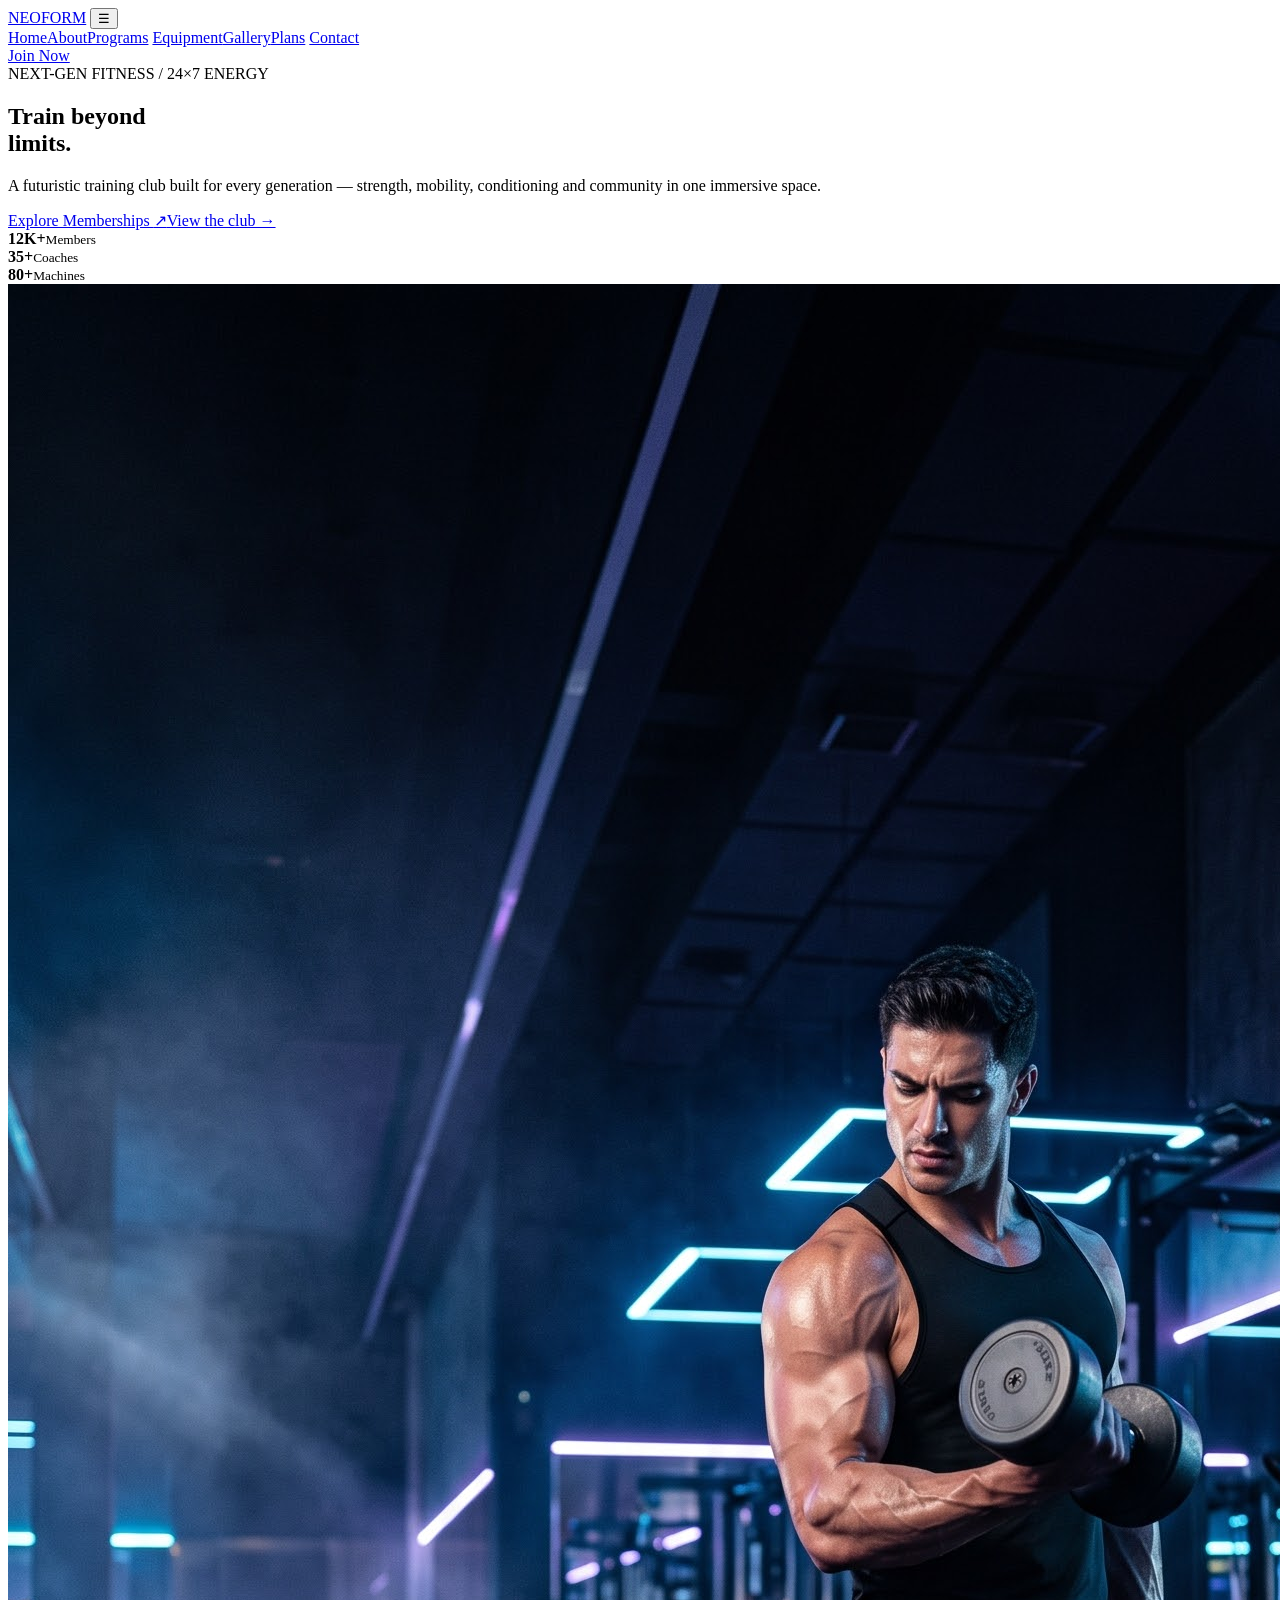
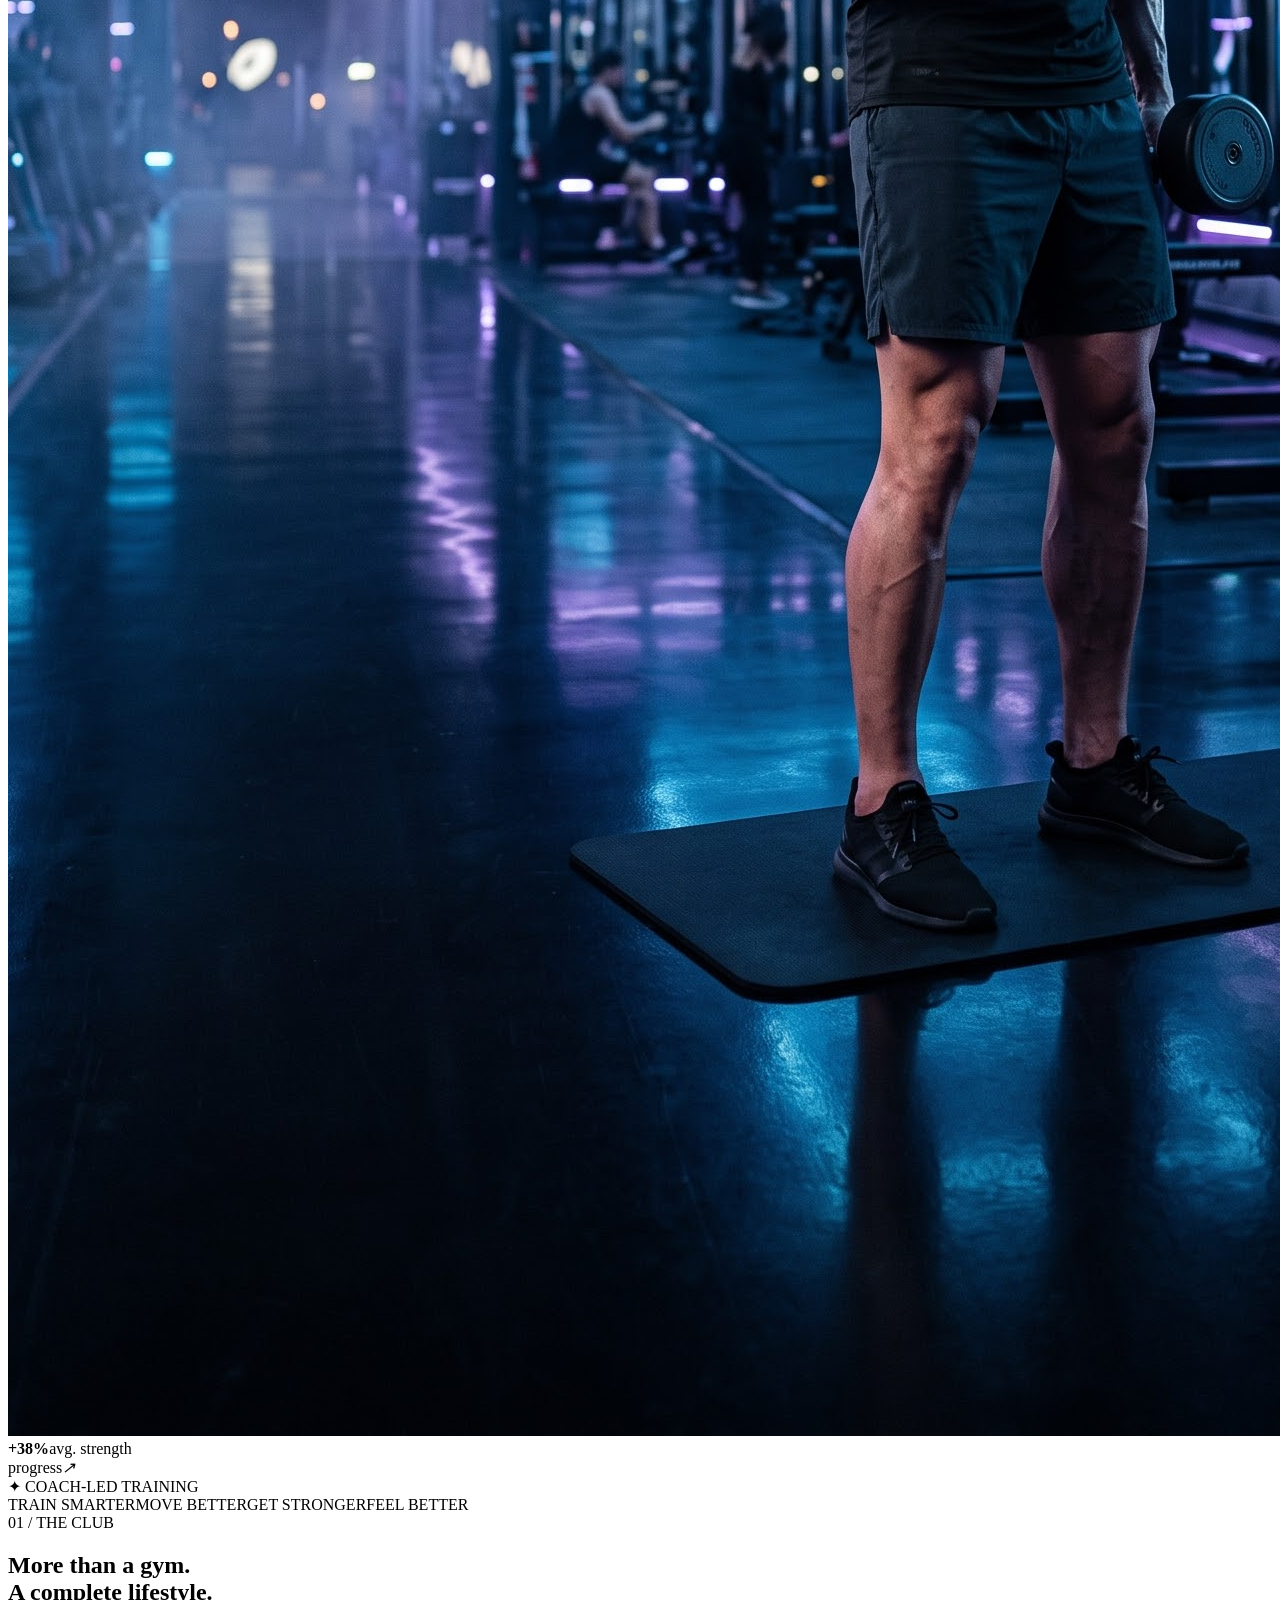
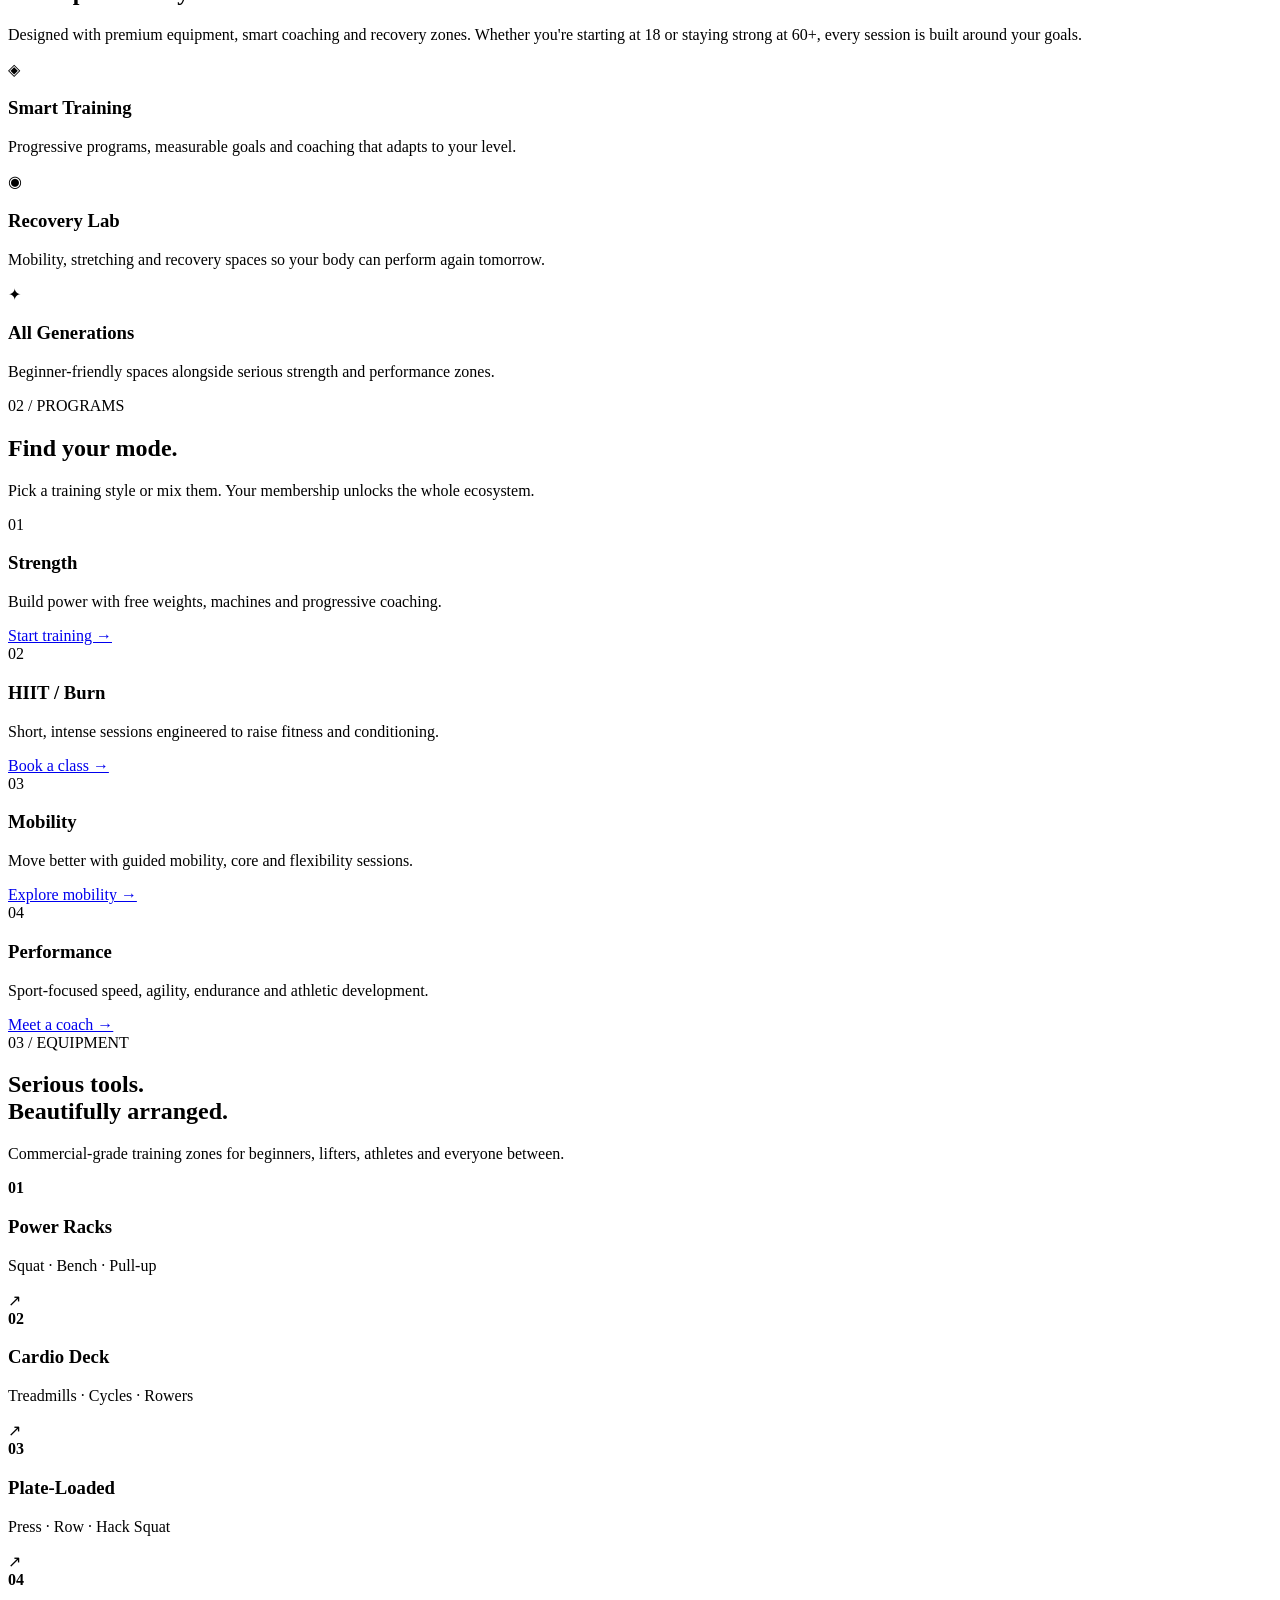
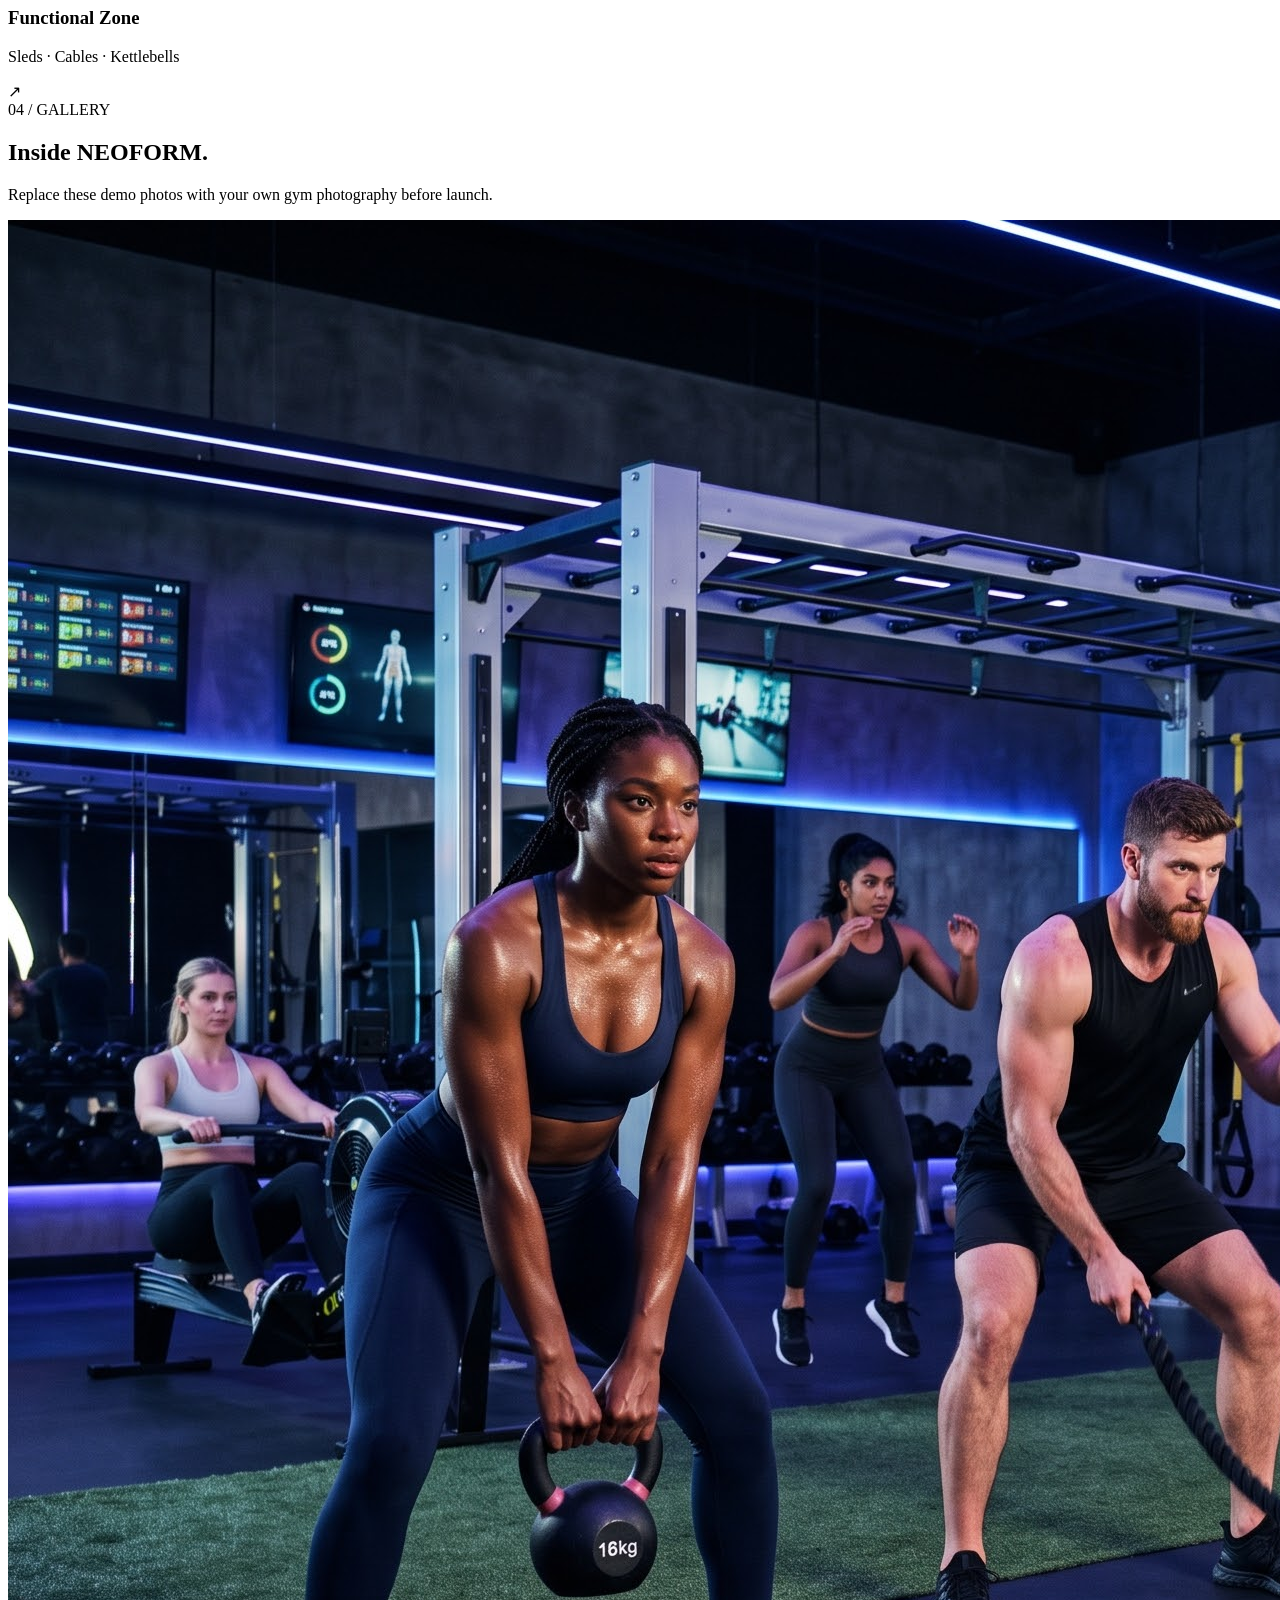
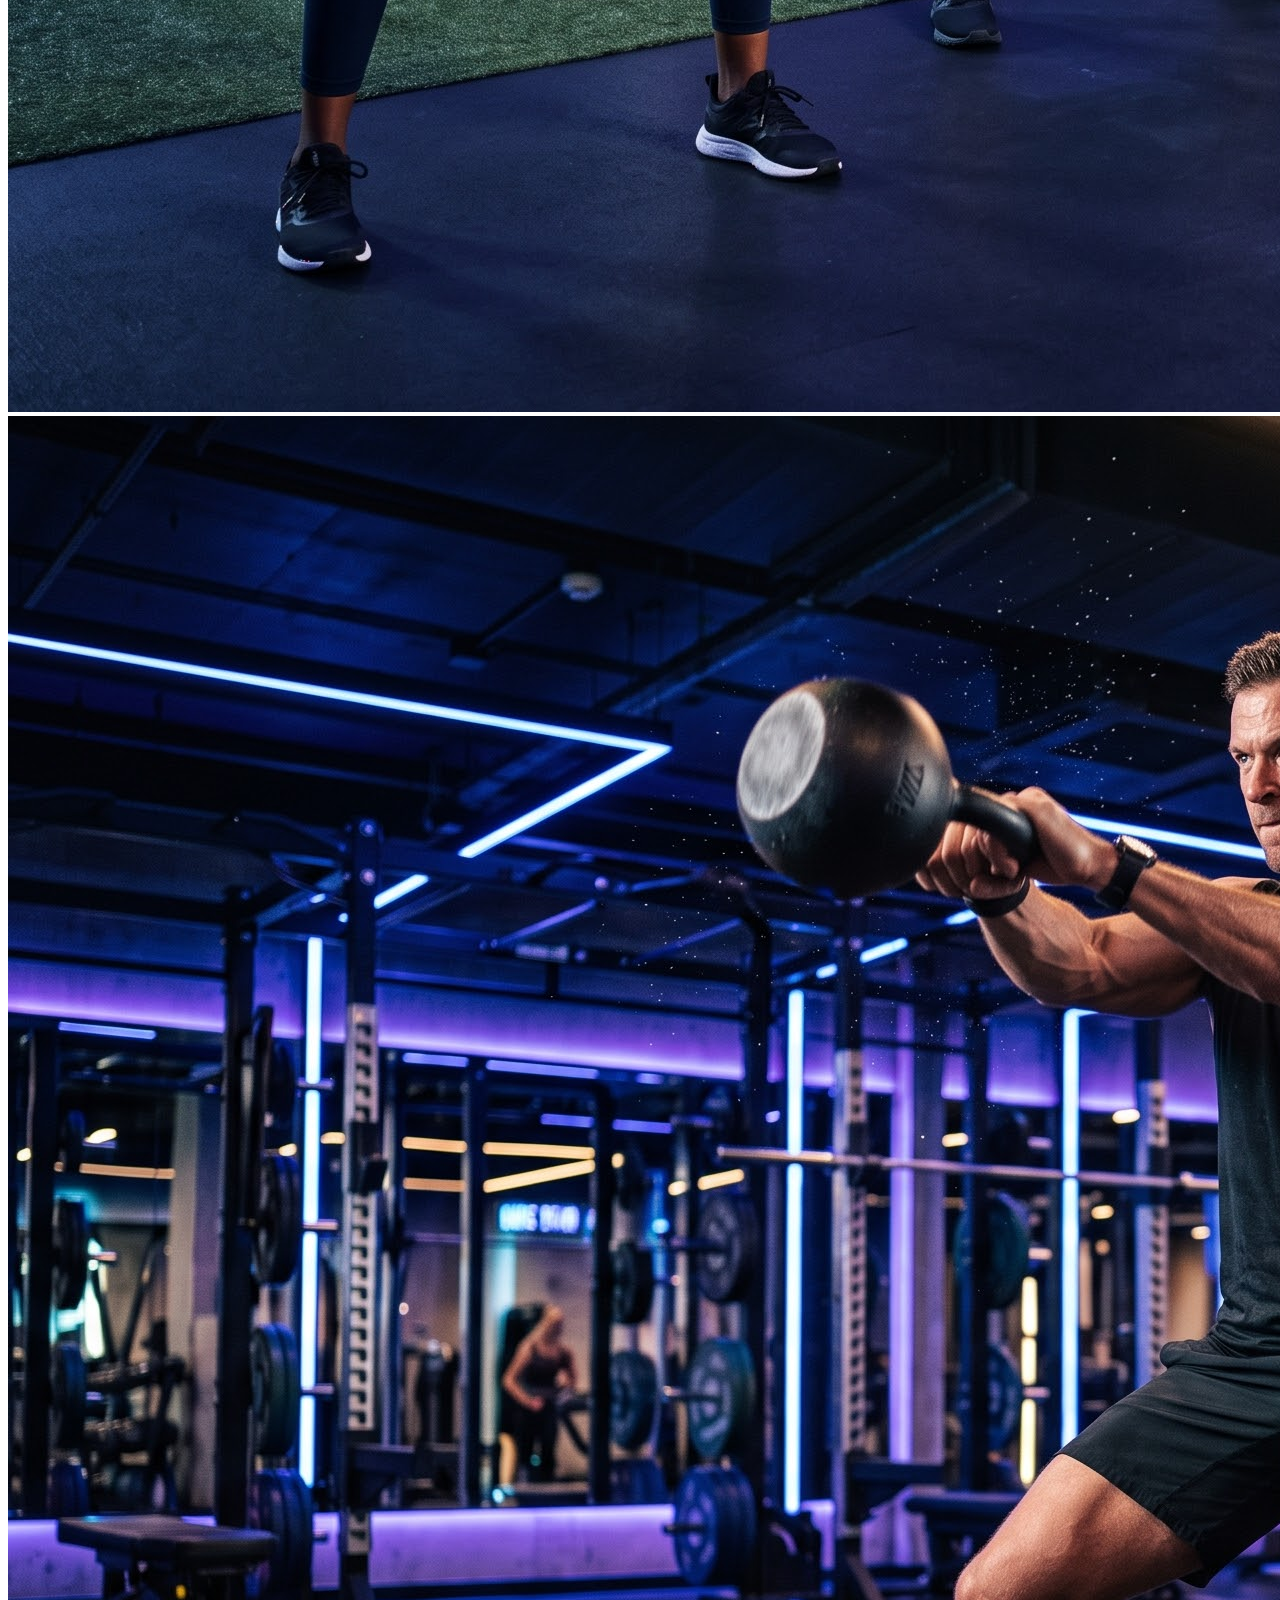
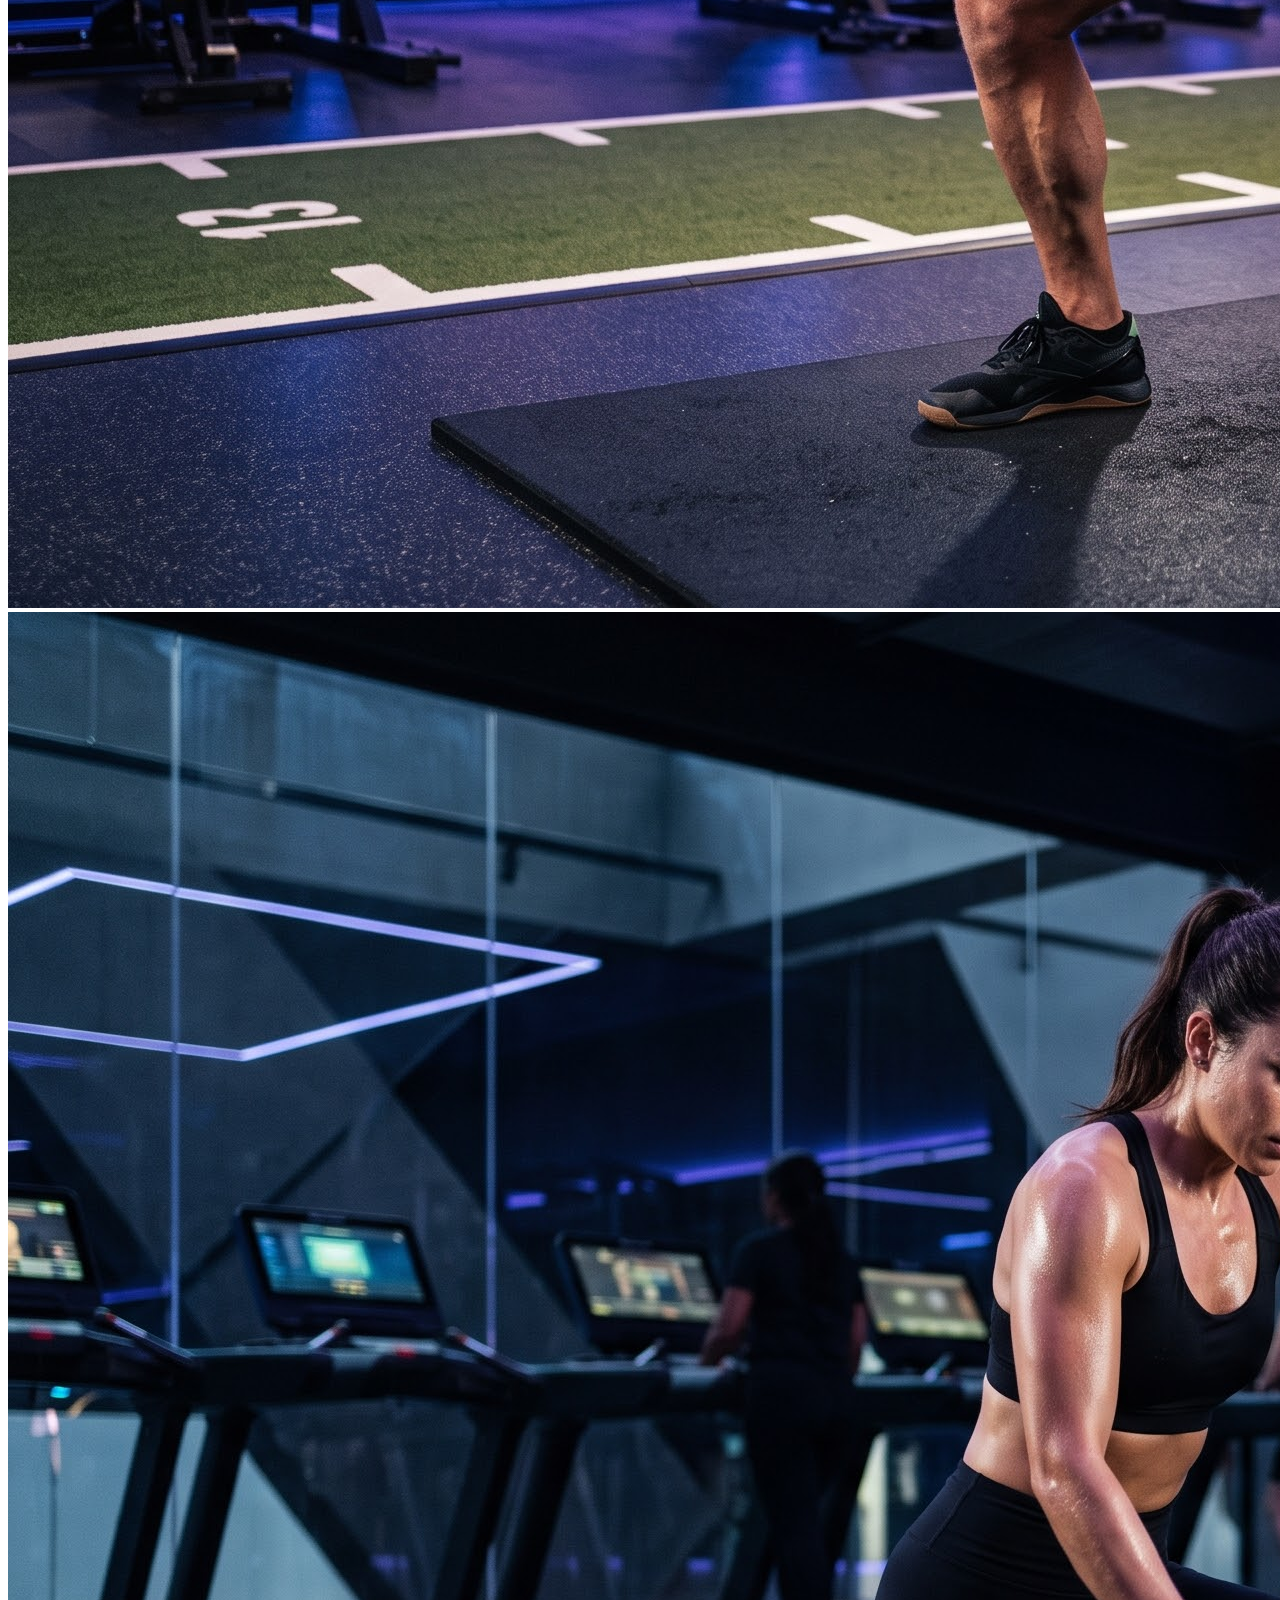
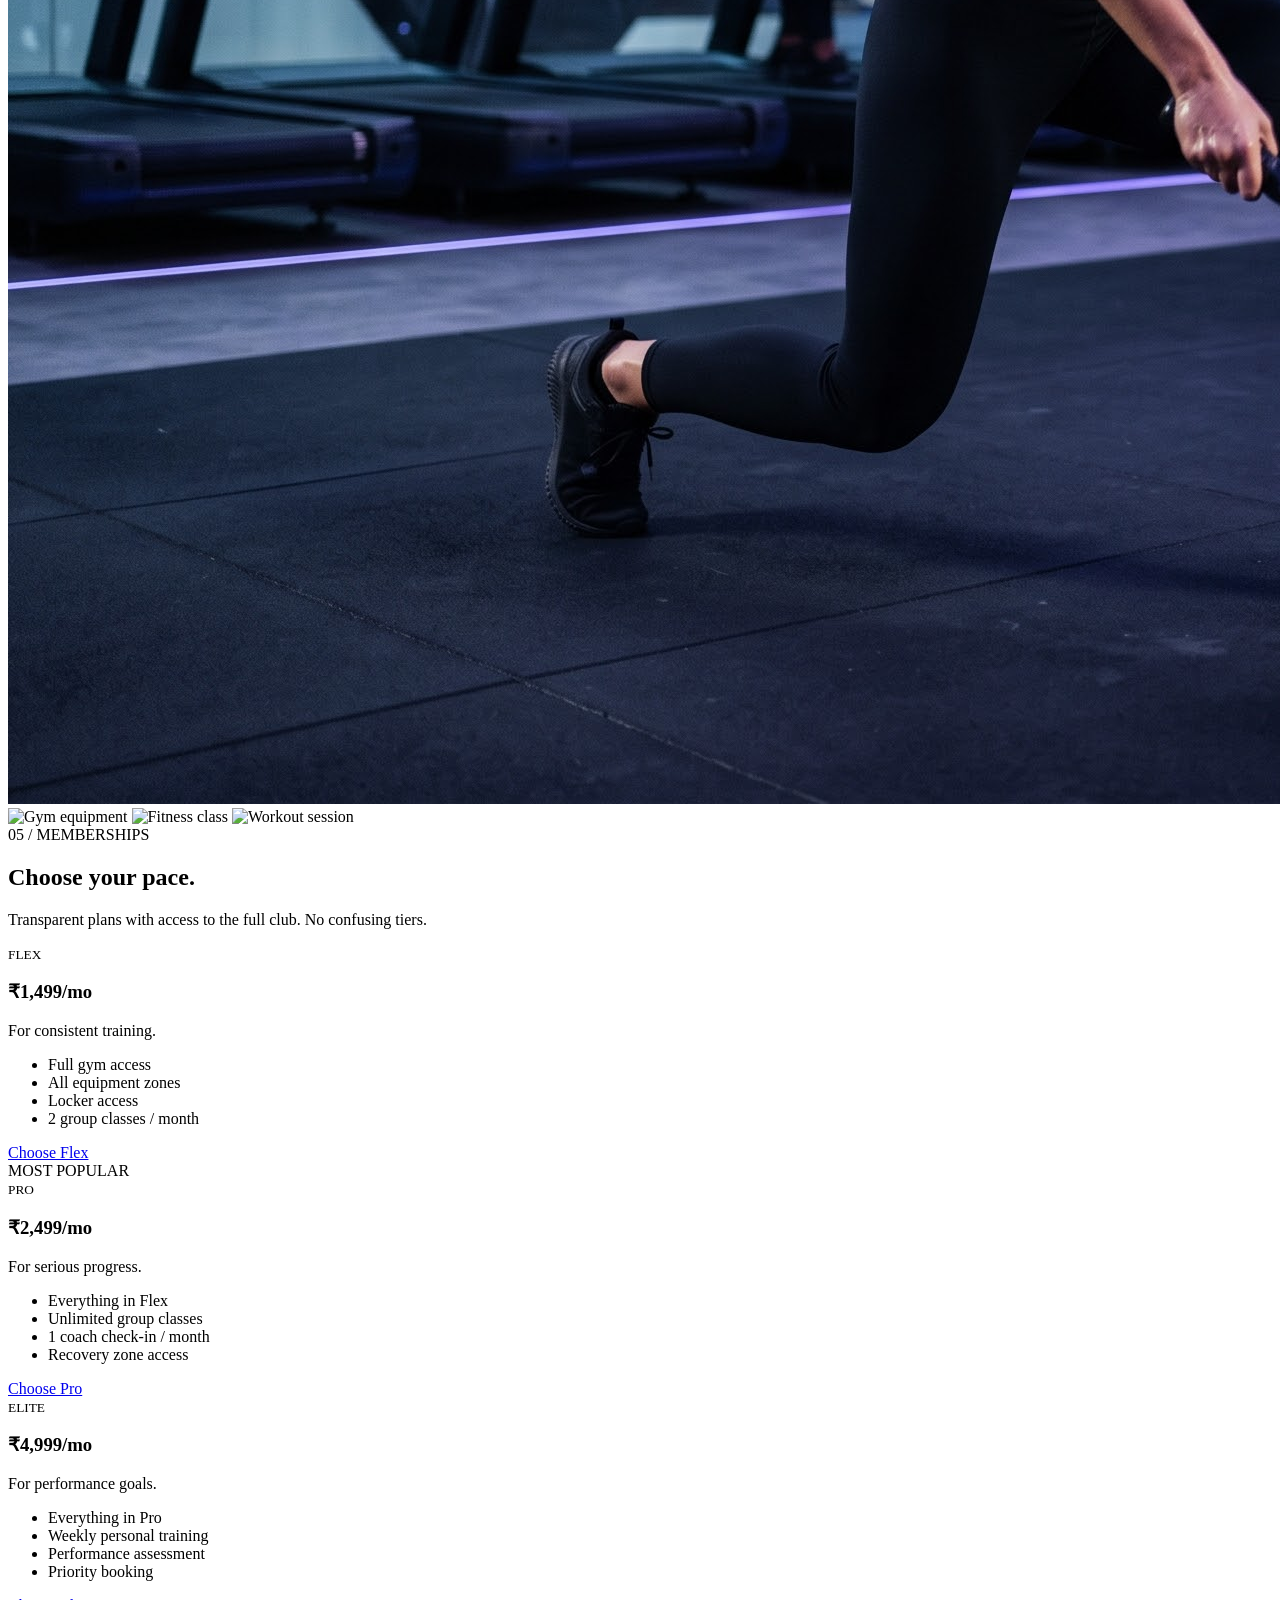
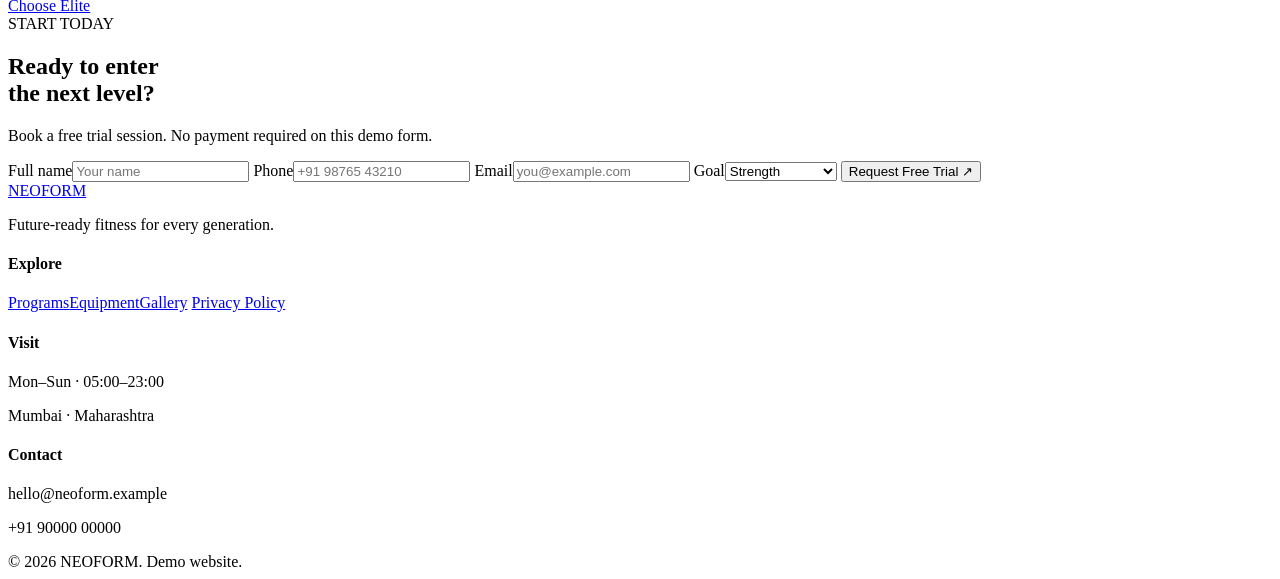
==== index.html @ d4fbeb21 "Add files via upload" ====
<!doctype html>
<html lang="en">
<head>
  <meta charset="utf-8">
  <meta name="viewport" content="width=device-width, initial-scale=1">
  <meta name="description" content="NEOFORM — immersive 3D glassmorphism fitness club.">
  <meta name="theme-color" content="#070b12">
  <title>NEOFORM | 3D Fitness Club</title>
  <link rel="preconnect" href="https://fonts.googleapis.com">
  <link rel="preconnect" href="https://fonts.gstatic.com" crossorigin>
  <link href="https://fonts.googleapis.com/css2?family=Inter:wght@400;500;600;700;800&family=Space+Grotesk:wght@500;600;700&display=swap" rel="stylesheet">
  <link rel="stylesheet" href="css/style.css">
</head>
<body>
  <div class="noise"></div>
  <header class="nav glass">
    <a class="brand" href="#home" aria-label="NEOFORM home"><span class="brand-orb"></span>NEOFORM</a>
    <button class="menu-toggle" aria-label="Open navigation" aria-expanded="false">☰</button>
    <nav id="mainNav">
      <a href="#home">Home</a><a href="#about">About</a><a href="#programs">Programs</a>
      <a href="#equipment">Equipment</a><a href="#gallery">Gallery</a><a href="#plans">Plans</a>
      <a href="#contact">Contact</a>
    </nav>
    <a class="btn btn-small nav-cta" href="#join">Join Now</a>
  </header>

  <main id="home">
    <section class="hero section">
      <div class="hero-copy">
        <div class="eyebrow">NEXT-GEN FITNESS / 24×7 ENERGY</div>
        <h1>Train beyond<br><span>limits.</span></h1>
        <p>A futuristic training club built for every generation — strength, mobility, conditioning and community in one immersive space.</p>
        <div class="hero-actions"><a class="btn" href="#plans">Explore Memberships <span>↗</span></a><a class="text-link" href="#gallery">View the club →</a></div>
        <div class="stats">
          <div><strong>12K+</strong><small>Members</small></div><div><strong>35+</strong><small>Coaches</small></div><div><strong>80+</strong><small>Machines</small></div>
        </div>
      </div>
      <div class="hero-visual" aria-label="Premium gym training visual">
        <div class="hero-glow hero-glow-a"></div><div class="hero-glow hero-glow-b"></div>
        <div class="hero-photo-wrap">
          <div class="hero-photo">
            <img src="Man_performing_dumbbell_curls_2K_20260919203019.jpeg"
                 alt="Athlete training with weights in a modern gym">
          </div>
          <div class="photo-shine"></div>
          <div class="hero-3d-ring ring-one"></div>
          <div class="hero-3d-ring ring-two"></div>
          <div class="hero-3d-ring ring-three"></div>
          <div class="mini-3d-cube"><i></i><i></i><i></i><i></i><i></i><i></i></div>
        </div>
       
        <div class="hero-metric glass"><strong>+38%</strong><span>avg. strength<br>progress</span><em>↗</em></div>
        <div class="hero-chip glass"><span>✦</span> COACH-LED TRAINING</div>
      </div>
      <div class="trust-strip glass">
        <span>TRAIN SMARTER</span><i></i><span>MOVE BETTER</span><i></i><span>GET STRONGER</span><i></i><span>FEEL BETTER</span>
      </div>
    </section>

    <section id="about" class="section compact">
      <div class="section-heading"><div><span class="eyebrow">01 / THE CLUB</span><h2>More than a gym.<br><span>A complete lifestyle.</span></h2></div>
      <p>Designed with premium equipment, smart coaching and recovery zones. Whether you're starting at 18 or staying strong at 60+, every session is built around your goals.</p></div>
      <div class="feature-grid">
        <article class="feature glass"><div class="icon">◈</div><h3>Smart Training</h3><p>Progressive programs, measurable goals and coaching that adapts to your level.</p></article>
        <article class="feature glass"><div class="icon">◉</div><h3>Recovery Lab</h3><p>Mobility, stretching and recovery spaces so your body can perform again tomorrow.</p></article>
        <article class="feature glass"><div class="icon">✦</div><h3>All Generations</h3><p>Beginner-friendly spaces alongside serious strength and performance zones.</p></article>
      </div>
    </section>

    <section id="programs" class="section">
      <div class="section-heading"><div><span class="eyebrow">02 / PROGRAMS</span><h2>Find your <span>mode.</span></h2></div><p>Pick a training style or mix them. Your membership unlocks the whole ecosystem.</p></div>
      <div class="program-grid">
        <article class="program-card glass"><span>01</span><h3>Strength</h3><p>Build power with free weights, machines and progressive coaching.</p><a href="#contact">Start training →</a></article>
        <article class="program-card glass active"><span>02</span><h3>HIIT / Burn</h3><p>Short, intense sessions engineered to raise fitness and conditioning.</p><a href="#contact">Book a class →</a></article>
        <article class="program-card glass"><span>03</span><h3>Mobility</h3><p>Move better with guided mobility, core and flexibility sessions.</p><a href="#contact">Explore mobility →</a></article>
        <article class="program-card glass"><span>04</span><h3>Performance</h3><p>Sport-focused speed, agility, endurance and athletic development.</p><a href="#contact">Meet a coach →</a></article>
      </div>
    </section>

    <section id="equipment" class="section dark-panel">
      <div class="section-heading"><div><span class="eyebrow">03 / EQUIPMENT</span><h2>Serious tools.<br><span>Beautifully arranged.</span></h2></div><p>Commercial-grade training zones for beginners, lifters, athletes and everyone between.</p></div>
      <div class="equipment-layout">
        <div class="equipment-stage">
          <div class="machine machine-one"><div class="bar"></div><div class="seat"></div><div class="weight"></div></div>
          <div class="machine machine-two"><div class="bar"></div><div class="seat"></div><div class="weight"></div></div>
          <div class="machine machine-three"><div class="bar"></div><div class="seat"></div><div class="weight"></div></div>
          <div class="floor-grid"></div>
        </div>
        <div class="equipment-list">
          <div class="equip-item glass"><b>01</b><div><h3>Power Racks</h3><p>Squat · Bench · Pull-up</p></div><span>↗</span></div>
          <div class="equip-item glass"><b>02</b><div><h3>Cardio Deck</h3><p>Treadmills · Cycles · Rowers</p></div><span>↗</span></div>
          <div class="equip-item glass"><b>03</b><div><h3>Plate-Loaded</h3><p>Press · Row · Hack Squat</p></div><span>↗</span></div>
          <div class="equip-item glass"><b>04</b><div><h3>Functional Zone</h3><p>Sleds · Cables · Kettlebells</p></div><span>↗</span></div>
        </div>
      </div>
    </section>

    <section id="gallery" class="section">
      <div class="section-heading"><div><span class="eyebrow">04 / GALLERY</span><h2>Inside <span>NEOFORM.</span></h2></div><p>Replace these demo photos with your own gym photography before launch.</p></div>
      <div class="gallery">
        <img src="People_doing_fitness_workout_2K_20260919203647.jpeg" alt="people workout" loading="lazy">
        <img src="Trainer_performing_kettlebell_swing_2K_20260919203101.jpeg" alt="kettlebell" loading="lazy">
        <img src="Woman_performing_fitness_workout_2K_20260919203047.jpeg" alt="Strength training" loading="lazy">
        <img src="stands.avif" alt="Gym equipment" loading="lazy">
        <img src="gym_girl.avif" alt="Fitness class" loading="lazy">
        <img src="deadlift.avif" alt="Workout session" loading="lazy">
      </div>
    </section>

    <section id="plans" class="section">
      <div class="section-heading"><div><span class="eyebrow">05 / MEMBERSHIPS</span><h2>Choose your <span>pace.</span></h2></div><p>Transparent plans with access to the full club. No confusing tiers.</p></div>
      <div class="plans">
        <article class="plan glass"><small>FLEX</small><h3>₹1,499<span>/mo</span></h3><p>For consistent training.</p><ul><li>Full gym access</li><li>All equipment zones</li><li>Locker access</li><li>2 group classes / month</li></ul><a href="#join" class="btn btn-outline">Choose Flex</a></article>
        <article class="plan glass featured"><div class="tag">MOST POPULAR</div><small>PRO</small><h3>₹2,499<span>/mo</span></h3><p>For serious progress.</p><ul><li>Everything in Flex</li><li>Unlimited group classes</li><li>1 coach check-in / month</li><li>Recovery zone access</li></ul><a href="#join" class="btn">Choose Pro</a></article>
        <article class="plan glass"><small>ELITE</small><h3>₹4,999<span>/mo</span></h3><p>For performance goals.</p><ul><li>Everything in Pro</li><li>Weekly personal training</li><li>Performance assessment</li><li>Priority booking</li></ul><a href="#join" class="btn btn-outline">Choose Elite</a></article>
      </div>
    </section>

    <section id="join" class="section join-section">
      <div class="join-card glass">
        <div><span class="eyebrow">START TODAY</span><h2>Ready to enter<br><span>the next level?</span></h2><p>Book a free trial session. No payment required on this demo form.</p></div>
        <form id="joinForm" novalidate>
          <label>Full name<input name="name" required maxlength="80" autocomplete="name" placeholder="Your name"></label>
          <label>Phone<input name="phone" required inputmode="tel" pattern="[0-9+() -]{7,20}" autocomplete="tel" placeholder="+91 98765 43210"></label>
          <label>Email<input name="email" type="email" maxlength="120" autocomplete="email" placeholder="you@example.com"></label>
          <label>Goal<select name="goal"><option>Strength</option><option>Weight loss</option><option>Muscle gain</option><option>Mobility</option><option>General fitness</option></select></label>
          <button class="btn" type="submit">Request Free Trial ↗</button>
         
          <div id="formStatus" role="status" aria-live="polite"></div>
        </form>
      </div>
    </section>
  </main>

  <footer id="contact" class="footer">
    <div><a class="brand" href="#home"><span class="brand-orb"></span>NEOFORM</a><p>Future-ready fitness for every generation.</p></div>
    <div><h4>Explore</h4><a href="#programs">Programs</a><a href="#equipment">Equipment</a><a href="#gallery">Gallery</a>
       <a href="privacy policy.html">Privacy Policy</a></div>
    <div><h4>Visit</h4><p>Mon–Sun · 05:00–23:00</p><p>Mumbai · Maharashtra</p></div>
    <div><h4>Contact</h4><p>hello@neoform.example</p><p>+91 90000 00000</p></div>
    <div class="copyright">© 2026 NEOFORM. Demo website.</div>
  </footer>
  <script src="js/script.js"></script>
</body>
</html>
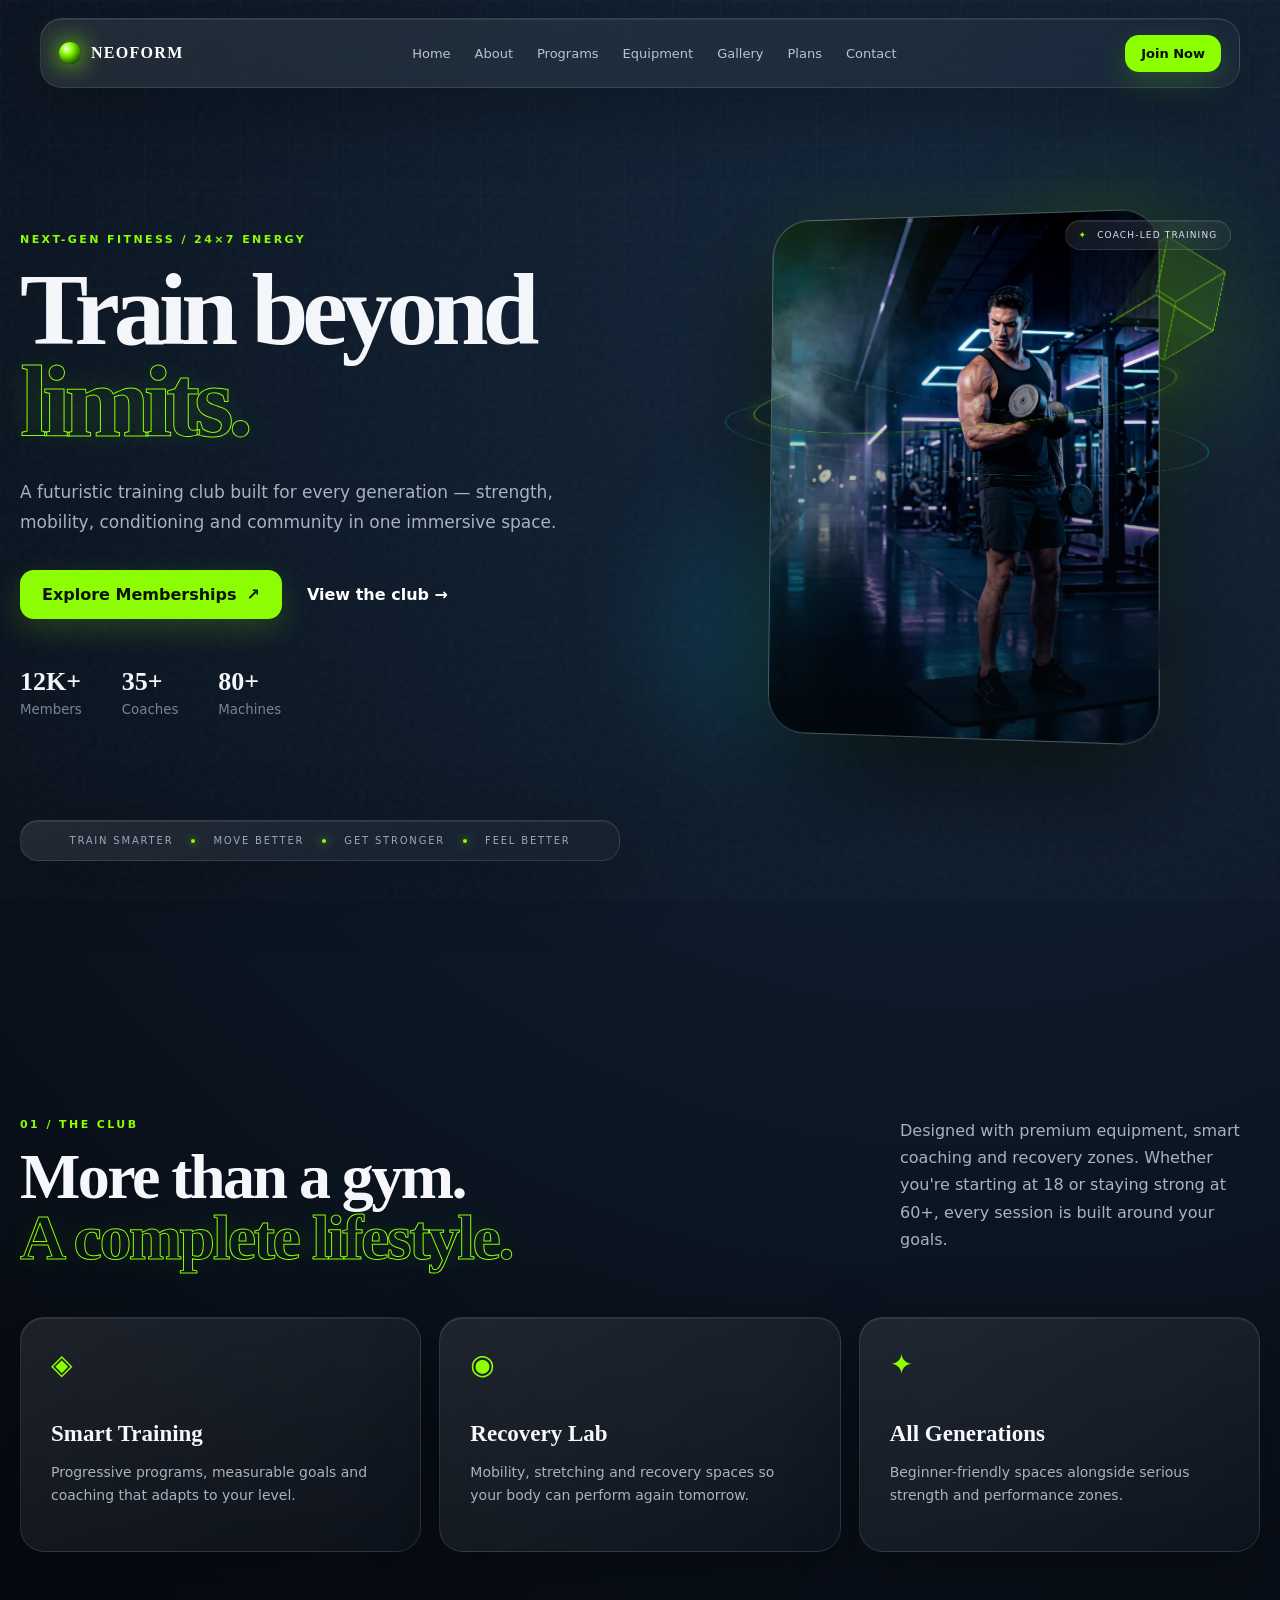
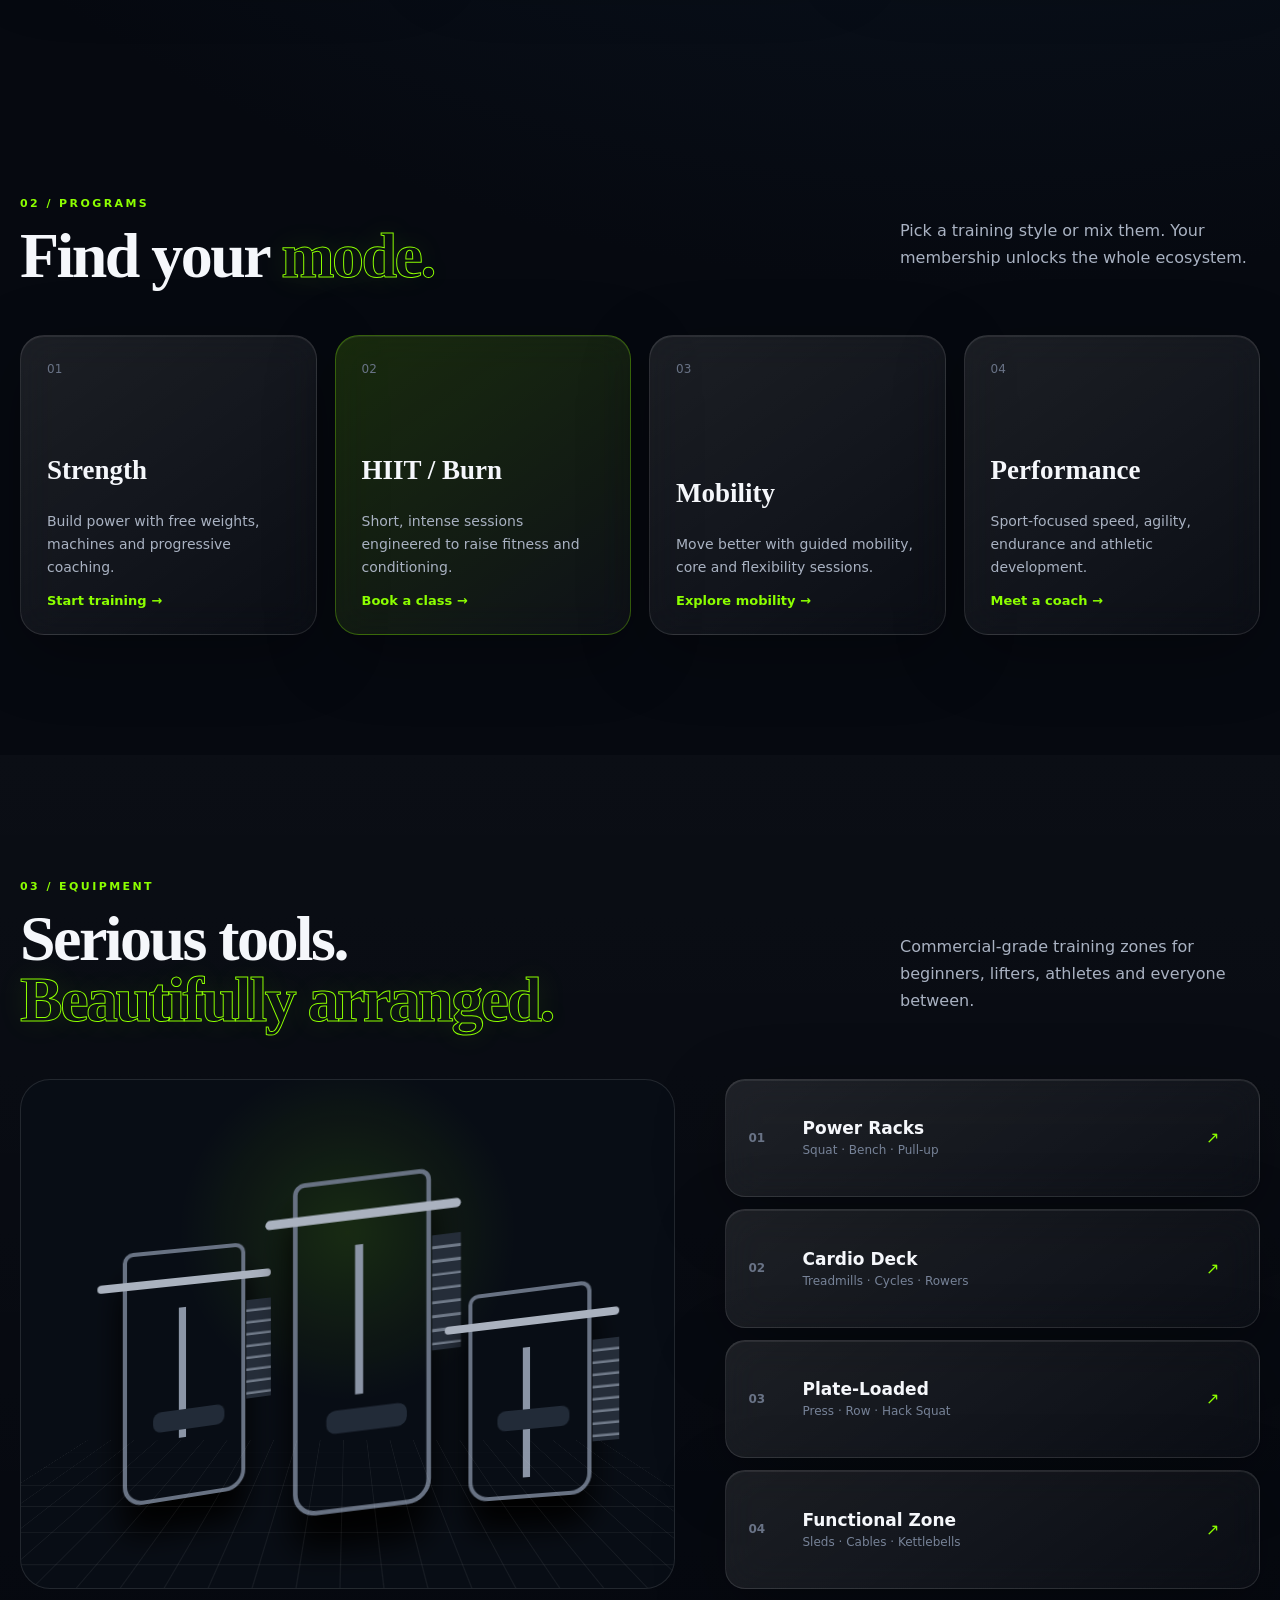
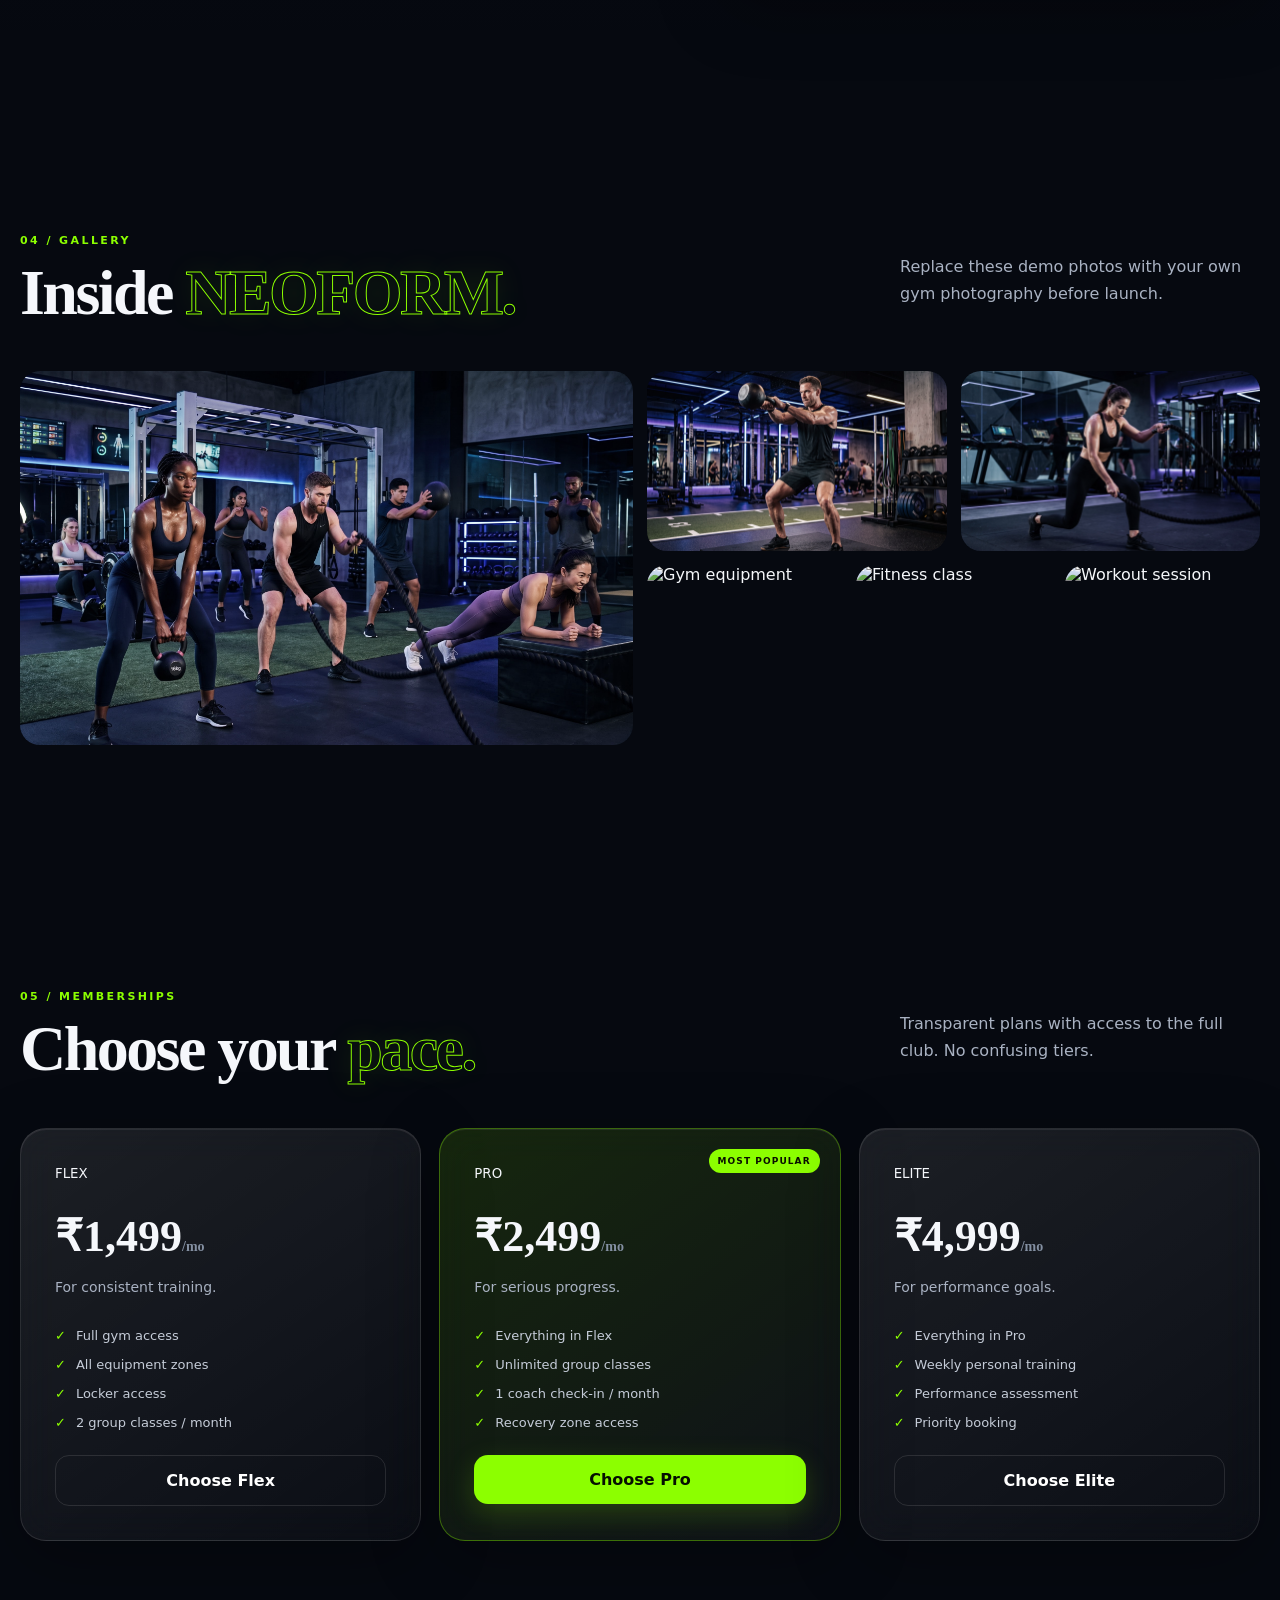
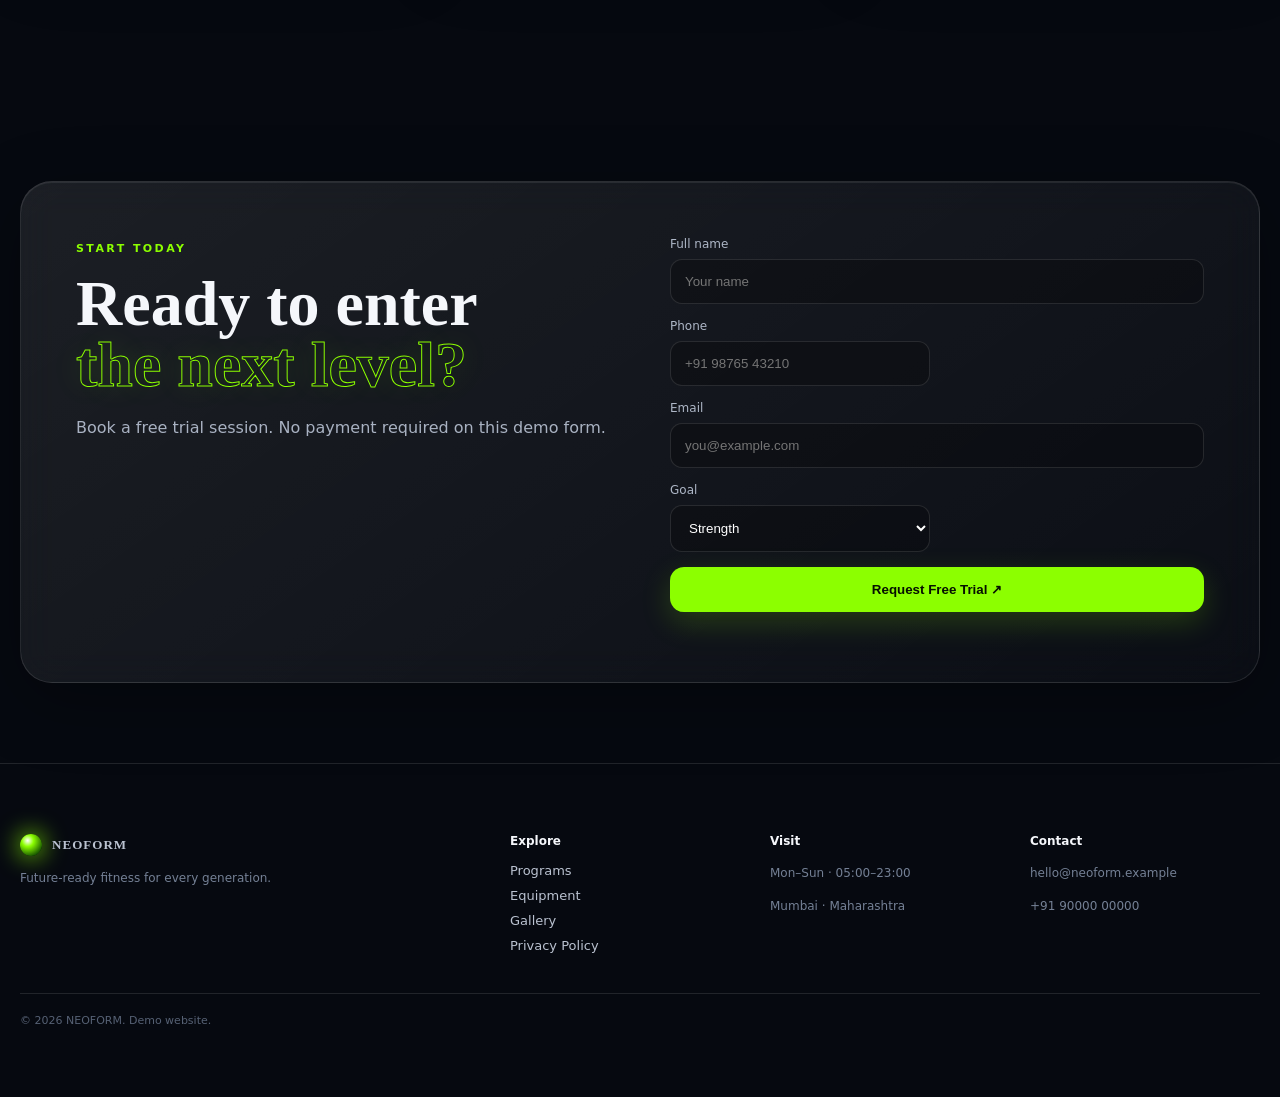
==== commit 38579dd0: "Update stylesheet link in index.html" ====
--- a/index.html
+++ b/index.html
@@ -9,7 +9,7 @@
   <link rel="preconnect" href="https://fonts.googleapis.com">
   <link rel="preconnect" href="https://fonts.gstatic.com" crossorigin>
   <link href="https://fonts.googleapis.com/css2?family=Inter:wght@400;500;600;700;800&family=Space+Grotesk:wght@500;600;700&display=swap" rel="stylesheet">
-  <link rel="stylesheet" href="css/style.css">
+  <link rel="stylesheet" href="style.css">
 </head>
 <body>
   <div class="noise"></div>
@@ -142,4 +142,4 @@
   </footer>
   <script src="js/script.js"></script>
 </body>
-</html>+</html>
--- a/style.css
+++ b/style.css
@@ -0,0 +1,1454 @@
+:root {
+    --bg:#060910;
+    --panel:rgba(16,23,34,.58);
+    --line:rgba(255,255,255,.11);
+    --text:#f5f7fb;
+    --muted:#a9b2c2;
+    --accent:#8cff00;
+    --accent2:#00d4ff;
+    --radius:24px;
+    --max:1240px
+}
+* {
+    box-sizing:border-box
+}
+html {
+    scroll-behavior:smooth
+}
+body {
+    margin:0;
+    background:radial-gradient(circle at 75% 5%,#13263b 0,transparent 28%),var(--bg);
+    color:var(--text);
+    font-family:Inter,system-ui,sans-serif;
+    overflow-x:hidden
+}
+body:before {
+    content:"";
+    position:fixed;
+    inset:0;
+    pointer-events:none;
+    background:linear-gradient(rgba(255,255,255,.018) 1px,transparent 1px),linear-gradient(90deg,rgba(255,255,255,.018) 1px,transparent 1px);
+    background-size:48px 48px;
+    mask-image:linear-gradient(to bottom,#000,transparent 90%);
+    z-index:-1
+}
+.noise {
+    position:fixed;
+    inset:0;
+    opacity:.035;
+    pointer-events:none;
+    background-image:url("data:image/svg+xml,%3Csvg viewBox='0 0 180 180' xmlns='http://www.w3.org/2000/svg'%3E%3Cfilter id='n'%3E%3CfeTurbulence type='fractalNoise' baseFrequency='.9' numOctaves='3' stitchTiles='stitch'/%3E%3C/filter%3E%3Crect width='100%25' height='100%25' filter='url(%23n)'/%3E%3C/svg%3E")
+}
+.glass {
+    background:linear-gradient(145deg,rgba(255,255,255,.09),rgba(255,255,255,.025));
+    border:1px solid var(--line);
+    box-shadow:0 18px 70px rgba(0,0,0,.3),inset 0 1px rgba(255,255,255,.08);
+    backdrop-filter:blur(18px);
+    -webkit-backdrop-filter:blur(18px)
+}
+.nav {
+    position:fixed;
+    top:18px;
+    left:50%;
+    transform:translateX(-50%);
+    width:min(calc(100% - 32px),1200px);
+    height:70px;
+    border-radius:22px;
+    display:flex;
+    align-items:center;
+    padding:0 18px;
+    z-index:100
+}
+.brand {
+    font-family:"Space Grotesk";
+    font-weight:700;
+    letter-spacing:.08em;
+    color:#fff;
+    text-decoration:none;
+    display:flex;
+    align-items:center;
+    gap:10px
+}
+.brand-orb {
+    width:22px;
+    height:22px;
+    border-radius:50%;
+    display:inline-block;
+    background:radial-gradient(circle at 35% 30%,#fff,var(--accent) 28%,#1b5a00 75%);
+    box-shadow:0 0 24px var(--accent)
+}
+nav {
+    display:flex;
+    gap:24px;
+    margin:auto
+}
+nav a,.footer a {
+    color:#bac2d0;
+    text-decoration:none;
+    font-size:13px;
+    transition:.25s
+}
+nav a:hover,.footer a:hover {
+    color:#fff
+}
+.btn {
+    display:inline-flex;
+    align-items:center;
+    justify-content:center;
+    gap:10px;
+    border:0;
+    border-radius:14px;
+    padding:15px 22px;
+    background:var(--accent);
+    color:#061000;
+    font-weight:800;
+    text-decoration:none;
+    cursor:pointer;
+    box-shadow:0 10px 30px rgba(140,255,0,.18);
+    transition:transform .25s,box-shadow .25s
+}
+.btn:hover {
+    transform:translateY(-3px);
+    box-shadow:0 15px 35px rgba(140,255,0,.3)
+}
+.btn-small {
+    padding:11px 16px;
+    font-size:13px
+}
+.btn-outline {
+    background:transparent;
+    color:#fff;
+    border:1px solid var(--line);
+    box-shadow:none
+}
+.menu-toggle {
+    display:none;
+    background:none;
+    border:0;
+    color:#fff;
+    font-size:25px;
+    margin-left:auto
+}
+.section {
+    width:min(calc(100% - 40px),var(--max));
+    margin:auto;
+    padding:120px 0
+}
+.hero {
+    min-height:800px;
+    padding-top:150px;
+    display:grid;
+    grid-template-columns:1fr 1fr;
+    align-items:center;
+    gap:40px
+}
+.eyebrow {
+    font-size:11px;
+    letter-spacing:.22em;
+    color:var(--accent);
+    font-weight:800
+}
+.hero h1 {
+    font-family:"Space Grotesk";
+    font-size:clamp(60px,8vw,112px);
+    line-height:.9;
+    letter-spacing:-.06em;
+    margin:18px 0 28px
+}
+.hero h1 span,h2 span {
+    color:transparent;
+    -webkit-text-stroke:1px var(--accent);
+    text-shadow:0 0 30px rgba(140,255,0,.12)
+}
+.hero-copy>p {
+    max-width:590px;
+    color:var(--muted);
+    line-height:1.8;
+    font-size:17px
+}
+.hero-actions {
+    display:flex;
+    gap:25px;
+    align-items:center;
+    margin:32px 0 48px
+}
+.text-link {
+    color:#fff;
+    text-decoration:none;
+    font-weight:600
+}
+.stats {
+    display:flex;
+    gap:40px
+}
+.stats div {
+    display:flex;
+    flex-direction:column
+}
+.stats strong {
+    font-size:26px;
+    font-family:"Space Grotesk"
+}
+.stats small {
+    color:#788398;
+    margin-top:5px
+}
+.hero-visual {
+    height:650px;
+    position:relative;
+    display:grid;
+    place-items:center;
+    perspective:1200px
+}
+.hero-photo-wrap {
+    position:relative;
+    width:min(430px,82vw);
+    height:560px;
+    transform:rotateY(-9deg) rotateX(2deg);
+    transform-style:preserve-3d;
+    animation:heroFloat 7s ease-in-out infinite
+}
+.hero-photo {
+    position:absolute;
+    inset:18px;
+    border-radius:38px;
+    overflow:hidden;
+    border:1px solid rgba(255,255,255,.22);
+    box-shadow:0 35px 100px rgba(0,0,0,.62),0 0 70px rgba(140,255,0,.09);
+    transform:translateZ(18px)
+}
+.hero-photo:after {
+    content:"";
+    position:absolute;
+    inset:0;
+    background:linear-gradient(180deg,rgba(0,0,0,.03) 25%,rgba(3,8,13,.78) 100%),linear-gradient(110deg,rgba(140,255,0,.13),transparent 42%);
+    pointer-events:none
+}
+.hero-photo img {
+    width:100%;
+    height:100%;
+    object-fit:cover;
+    object-position:center;
+    filter:saturate(.9) contrast(1.06);
+    transform:scale(1.04)
+}
+.photo-shine {
+    position:absolute;
+    inset:18px;
+    border-radius:38px;
+    background:linear-gradient(125deg,rgba(255,255,255,.18),transparent 27%,transparent 68%,rgba(140,255,0,.08));
+    mix-blend-mode:screen;
+    pointer-events:none;
+    z-index:2
+}
+.hero-3d-ring {
+    position:absolute;
+    border-radius:50%;
+    border:1px solid rgba(140,255,0,.65);
+    transform-style:preserve-3d;
+    pointer-events:none;
+    z-index:3
+}
+.ring-one {
+    width:440px;
+    height:170px;
+    left:-6px;
+    top:190px;
+    transform:rotateX(68deg) rotateZ(-14deg) translateZ(80px);
+    box-shadow:0 0 25px rgba(140,255,0,.12)
+}
+.ring-two {
+    width:500px;
+    height:190px;
+    left:-36px;
+    top:165px;
+    border-color:rgba(0,212,255,.42);
+    transform:rotateX(68deg) rotateZ(12deg) translateZ(20px)
+}
+.ring-three {
+    width:390px;
+    height:145px;
+    left:25px;
+    top:210px;
+    border-color:rgba(255,255,255,.22);
+    transform:rotateX(68deg) rotateZ(27deg) translateZ(110px)
+}
+.mini-3d-cube {
+    position:absolute;
+    width:74px;
+    height:74px;
+    right:-25px;
+    top:70px;
+    transform-style:preserve-3d;
+    transform:rotateX(30deg) rotateY(40deg) rotateZ(12deg);
+    z-index:4;
+    animation:cubeSpin 10s linear infinite
+}
+.mini-3d-cube i {
+    position:absolute;
+    inset:0;
+    border:1px solid rgba(140,255,0,.6);
+    background:rgba(140,255,0,.06)
+}
+.mini-3d-cube i:nth-child(1) {
+    transform:translateZ(37px)
+}
+.mini-3d-cube i:nth-child(2) {
+    transform:rotateY(180deg) translateZ(37px)
+}
+.mini-3d-cube i:nth-child(3) {
+    transform:rotateY(90deg) translateZ(37px)
+}
+.mini-3d-cube i:nth-child(4) {
+    transform:rotateY(-90deg) translateZ(37px)
+}
+.mini-3d-cube i:nth-child(5) {
+    transform:rotateX(90deg) translateZ(37px)
+}
+.mini-3d-cube i:nth-child(6) {
+    transform:rotateX(-90deg) translateZ(37px)
+}
+.hero-glow {
+    position:absolute;
+    border-radius:50%;
+    filter:blur(55px);
+    pointer-events:none
+}
+.hero-glow-a {
+    width:220px;
+    height:220px;
+    background:rgba(140,255,0,.16);
+    right:5%;
+    top:10%
+}
+.hero-glow-b {
+    width:240px;
+    height:240px;
+    background:rgba(0,212,255,.12);
+    left:0;
+    bottom:8%
+}
+.hero-badge,.hero-metric,.hero-chip {
+    position:absolute;
+    z-index:5;
+    border-radius:18px
+}
+.hero-badge {
+    left:0;
+    top:120px;
+    padding:15px 17px;
+    display:flex;
+    gap:12px;
+    align-items:center;
+    min-width:180px
+}
+.hero-badge b {
+    display:block;
+    font-size:11px
+}
+.hero-badge small {
+    display:block;
+    color:#7f8b9e;
+    font-size:10px;
+    margin-top:4px
+}
+.hero-metric {
+    right:-10px;
+    bottom:130px;
+    padding:15px 18px;
+    display:flex;
+    align-items:center;
+    gap:12px
+}
+.hero-metric strong {
+    font:700 25px "Space Grotesk";
+    color:var(--accent)
+}
+.hero-metric span {
+    font-size:10px;
+    line-height:1.4;
+    color:#9ba5b5
+}
+.hero-metric em {
+    font-style:normal;
+    color:var(--accent);
+    font-size:18px
+}
+.hero-chip {
+    right:30px;
+    top:70px;
+    padding:9px 12px;
+    font-size:9px;
+    letter-spacing:.13em;
+    color:#dce3ee
+}
+.hero-chip span {
+    color:var(--accent);
+    margin-right:6px
+}
+.trust-strip {
+    margin-top:-20px;
+    border-radius:18px;
+    padding:14px 18px;
+    display:flex;
+    align-items:center;
+    justify-content:center;
+    gap:18px;
+    font-size:10px;
+    letter-spacing:.18em;
+    color:#9da8b9
+}
+.trust-strip i {
+    width:4px;
+    height:4px;
+    border-radius:50%;
+    background:var(--accent);
+    box-shadow:0 0 10px var(--accent)
+}
+@keyframes heroFloat {
+    0%,100% {
+        transform:rotateY(-9deg) rotateX(2deg) translateY(0)
+    }
+    50% {
+        transform:rotateY(-9deg) rotateX(2deg) translateY(-13px)
+    }
+}
+@keyframes cubeSpin {
+    to {
+        transform:rotateX(390deg) rotateY(400deg) rotateZ(12deg)
+    }
+}
+.section-heading {
+    display:grid;
+    grid-template-columns:1fr 360px;
+    gap:50px;
+    align-items:end;
+    margin-bottom:48px
+}
+.section-heading h2 {
+    font:700 clamp(40px,5vw,72px)/.95 "Space Grotesk";
+    letter-spacing:-.04em;
+    margin:15px 0 0
+}
+.section-heading>p {
+    color:var(--muted);
+    line-height:1.7
+}
+.feature-grid,.program-grid,.plans {
+    display:grid;
+    grid-template-columns:repeat(3,1fr);
+    gap:18px
+}
+.feature {
+    padding:30px;
+    border-radius:var(--radius);
+    min-height:220px
+}
+.icon {
+    font-size:28px;
+    color:var(--accent);
+    margin-bottom:40px
+}
+.feature h3,.program-card h3,.plan h3 {
+    font-family:"Space Grotesk";
+    font-size:23px;
+    margin:0 0 10px
+}
+.feature p,.program-card p,.plan p {
+    color:var(--muted);
+    line-height:1.65;
+    font-size:14px
+}
+.program-grid {
+    grid-template-columns:repeat(4,1fr)
+}
+.program-card {
+    padding:26px;
+    min-height:300px;
+    border-radius:var(--radius);
+    display:flex;
+    flex-direction:column;
+    transition:.3s
+}
+.program-card:hover {
+    transform:translateY(-8px);
+    border-color:rgba(140,255,0,.35)
+}
+.program-card>span {
+    color:#697386;
+    font-size:12px
+}
+.program-card h3 {
+    margin-top:auto;
+    font-size:27px
+}
+.program-card a {
+    color:var(--accent);
+    text-decoration:none;
+    font-size:13px;
+    font-weight:700
+}
+.program-card.active {
+    background:linear-gradient(145deg,rgba(140,255,0,.14),rgba(255,255,255,.035));
+    border-color:rgba(140,255,0,.3)
+}
+.dark-panel {
+    width:100%;
+    max-width:none;
+    padding-left:max(20px,calc((100vw - var(--max))/2));
+    padding-right:max(20px,calc((100vw - var(--max))/2));
+    background:linear-gradient(180deg,rgba(255,255,255,.025),transparent)
+}
+.equipment-layout {
+    display:grid;
+    grid-template-columns:1.1fr .9fr;
+    gap:50px
+}
+.equipment-stage {
+    height:510px;
+    border:1px solid var(--line);
+    border-radius:30px;
+    position:relative;
+    overflow:hidden;
+    background:radial-gradient(circle at 50% 30%,rgba(140,255,0,.12),transparent 35%),#080d15;
+    perspective:800px
+}
+.floor-grid {
+    position:absolute;
+    inset:55% -10% -20%;
+    background:linear-gradient(rgba(255,255,255,.06) 1px,transparent 1px),linear-gradient(90deg,rgba(255,255,255,.06) 1px,transparent 1px);
+    background-size:35px 35px;
+    transform:perspective(400px) rotateX(55deg)
+}
+.machine {
+    position:absolute;
+    width:120px;
+    height:250px;
+    bottom:90px;
+    border:4px solid #687283;
+    border-radius:10px 10px 20px 20px;
+    transform:skewY(-7deg);
+    box-shadow:0 30px 30px #000
+}
+.machine:before {
+    content:"";
+    position:absolute;
+    width:7px;
+    height:130px;
+    background:#8b95a6;
+    left:50px;
+    top:55px
+}
+.machine .bar {
+    position:absolute;
+    width:170px;
+    height:8px;
+    background:#aab2bf;
+    top:25px;
+    left:-28px;
+    border-radius:10px
+}
+.machine .seat {
+    position:absolute;
+    width:70px;
+    height:20px;
+    background:#222b38;
+    bottom:65px;
+    left:25px;
+    border-radius:8px
+}
+.machine .weight {
+    position:absolute;
+    width:25px;
+    height:100px;
+    background:repeating-linear-gradient(to bottom,#252d39 0 9px,#707a89 10px 12px);
+    right:-30px;
+    top:55px
+}
+.machine-one {
+    left:16%;
+    transform:skewY(-7deg) rotateY(12deg)
+}
+.machine-two {
+    left:43%;
+    height:290px;
+    bottom:100px;
+    transform:scale(1.15) skewY(-7deg)
+}
+.machine-three {
+    right:13%;
+    height:210px;
+    transform:skewY(-7deg) rotateY(-12deg)
+}
+.equipment-list {
+    display:grid;
+    gap:12px
+}
+.equip-item {
+    border-radius:20px;
+    padding:23px;
+    display:grid;
+    grid-template-columns:40px 1fr 30px;
+    align-items:center;
+    gap:14px
+}
+.equip-item>b {
+    color:#697386;
+    font-size:12px
+}
+.equip-item h3 {
+    margin:0 0 5px;
+    font-size:17px
+}
+.equip-item p {
+    margin:0;
+    color:#778398;
+    font-size:12px
+}
+.equip-item>span {
+    color:var(--accent)
+}
+.gallery {
+    display:grid;
+    grid-template-columns:repeat(12,1fr);
+    grid-auto-rows:180px;
+    gap:14px
+}
+.gallery img {
+    width:100%;
+    height:100%;
+    object-fit:cover;
+    border-radius:20px;
+    filter:saturate(.75);
+    transition:.4s
+}
+.gallery img:hover {
+    transform:scale(1.02);
+    filter:saturate(1.1)
+}
+.gallery img:nth-child(1) {
+    grid-column:span 6;
+    grid-row:span 2
+}
+.gallery img:nth-child(2),.gallery img:nth-child(3) {
+    grid-column:span 3;
+    grid-row:span 1
+}
+.gallery img:nth-child(4),.gallery img:nth-child(5),.gallery img:nth-child(6) {
+    grid-column:span 2
+}
+.plans {
+    grid-template-columns:repeat(3,1fr);
+    align-items:stretch
+}
+.plan {
+    border-radius:26px;
+    padding:34px;
+    position:relative
+}
+.plan.featured {
+    border-color:rgba(140,255,0,.35);
+    background:linear-gradient(145deg,rgba(140,255,0,.12),rgba(255,255,255,.035))
+}
+.tag {
+    position:absolute;
+    right:20px;
+    top:20px;
+    font-size:9px;
+    letter-spacing:.12em;
+    padding:7px 9px;
+    background:var(--accent);
+    color:#091000;
+    border-radius:20px;
+    font-weight:800
+}
+.plan h3 {
+    font-size:44px;
+    margin:28px 0 5px
+}
+.plan h3 span {
+    font-size:14px;
+    color:#8490a2;
+    -webkit-text-stroke:0;
+    text-shadow:none
+}
+.plan ul {
+    list-style:none;
+    padding:15px 0 25px;
+    margin:0;
+    display:grid;
+    gap:14px
+}
+.plan li {
+    font-size:13px;
+    color:#c5ccd8
+}
+.plan li:before {
+    content:"✓";
+    color:var(--accent);
+    margin-right:10px
+}
+.plan .btn {
+    width:100%
+}
+.join-section {
+    padding-bottom:80px
+}
+.join-card {
+    padding:55px;
+    border-radius:32px;
+    display:grid;
+    grid-template-columns:1fr 1fr;
+    gap:60px
+}
+.join-card h2 {
+    font:700 clamp(42px,5vw,68px)/.95 "Space Grotesk";
+    margin:18px 0
+}
+.join-card>div>p {
+    color:var(--muted);
+    line-height:1.7
+}
+.join-card form {
+    display:grid;
+    grid-template-columns:1fr 1fr;
+    gap:15px
+}
+label {
+    font-size:12px;
+    color:#aeb7c7;
+    display:grid;
+    gap:8px
+}
+label:first-child,label:nth-child(3) {
+    grid-column:span 2
+}
+input,select {
+    width:100%;
+    border:1px solid var(--line);
+    background:rgba(0,0,0,.22);
+    color:#fff;
+    border-radius:12px;
+    padding:14px;
+    outline:none
+}
+input:focus,select:focus {
+    border-color:var(--accent)
+}
+form .btn {
+    grid-column:span 2
+}
+.form-note {
+    grid-column:span 2;
+    font-size:11px;
+    color:#667286;
+    margin:0
+}
+.form-note+div {
+    grid-column:span 2
+}
+.footer {
+    border-top:1px solid var(--line);
+    padding:70px max(20px,calc((100vw - var(--max))/2));
+    display:grid;
+    grid-template-columns:2fr 1fr 1fr 1fr;
+    gap:30px;
+    position:relative
+}
+.footer p {
+    color:#748095;
+    font-size:12px;
+    line-height:1.7
+}
+.footer h4 {
+    font-size:12px;
+    margin:0 0 15px
+}
+.footer>div>a:not(.brand) {
+    display:block;
+    margin:10px 0
+}
+.copyright {
+    grid-column:1/-1;
+    border-top:1px solid var(--line);
+    padding-top:20px;
+    color:#566174;
+    font-size:11px
+}
+@keyframes float {
+    0%,100% {
+        transform:rotateX(60deg) rotateZ(-30deg) translateY(0)
+    }
+    50% {
+        transform:rotateX(60deg) rotateZ(-30deg) translateY(-18px)
+    }
+}
+@keyframes pulse {
+    50% {
+        box-shadow:0 0 0 12px rgba(140,255,0,0)
+    }
+}
+@media(max-width:900px) {
+    .nav {
+        height:62px
+    }
+    .menu-toggle {
+        display:block
+    }
+    .nav nav {
+        display:none;
+        position:absolute;
+        top:72px;
+        left:0;
+        right:0;
+        margin:0;
+        padding:18px;
+        border-radius:20px;
+        background:rgba(7,11,18,.94);
+        border:1px solid var(--line);
+        flex-direction:column
+    }
+    .nav nav.open {
+        display:flex
+    }
+    .nav-cta {
+        display:none
+    }
+    .hero {
+        grid-template-columns:1fr;
+        min-height:auto;
+        padding-top:140px
+    }
+    .hero-visual {
+        height:500px
+    }
+    .section-heading,.join-card {
+        grid-template-columns:1fr
+    }
+    .feature-grid,.plans {
+        grid-template-columns:1fr
+    }
+    .program-grid {
+        grid-template-columns:1fr 1fr
+    }
+    .equipment-layout {
+        grid-template-columns:1fr
+    }
+    .join-card form {
+        grid-template-columns:1fr
+    }
+    .join-card form label,.join-card form .btn,.join-card .form-note,.join-card form #formStatus {
+        grid-column:auto
+    }
+    .gallery {
+        grid-auto-rows:150px
+    }
+    .gallery img:nth-child(1) {
+        grid-column:span 12
+    }
+    .gallery img:nth-child(2),.gallery img:nth-child(3) {
+        grid-column:span 6
+    }
+    .gallery img:nth-child(n+4) {
+        grid-column:span 4
+    }
+    .footer {
+        grid-template-columns:1fr 1fr
+    }
+}
+@media(max-width:560px) {
+    .section {
+        width:min(calc(100% - 28px),var(--max));
+        padding:85px 0
+    }
+    .hero {
+        padding-top:115px
+    }
+    .hero h1 {
+        font-size:58px
+    }
+    .hero-actions {
+        align-items:flex-start;
+        flex-direction:column
+    }
+    .stats {
+        gap:22px
+    }
+    .hero-visual {
+        height:390px
+    }
+    .scene {
+        width:300px;
+        height:300px;
+        transform:scale(.75) rotateX(60deg) rotateZ(-30deg)
+    }
+    .float-card {
+        right:0;
+        bottom:15px
+    }
+    .program-grid {
+        grid-template-columns:1fr
+    }
+    .equipment-stage {
+        height:390px
+    }
+    .machine {
+        transform:scale(.7)
+    }
+    .machine-one {
+        left:3%
+    }
+    .machine-two {
+        left:35%
+    }
+    .machine-three {
+        right:0
+    }
+    .gallery {
+        grid-auto-rows:130px
+    }
+    .gallery img:nth-child(2),.gallery img:nth-child(3),.gallery img:nth-child(n+4) {
+        grid-column:span 6
+    }
+    .footer {
+        grid-template-columns:1fr
+    }
+    .copyright {
+        grid-column:auto
+    }
+    .join-card {
+        padding:28px
+    }
+    .section-heading h2 {
+        font-size:43px
+    }
+}
+.feature,.program-card,.plan,.equip-item {
+    transition:transform .35s ease,border-color .35s ease,background .35s ease,box-shadow .35s ease
+}
+.feature:hover,.equip-item:hover {
+    transform:translateY(-5px);
+    border-color:rgba(140,255,0,.24);
+    box-shadow:0 22px 55px rgba(0,0,0,.25)
+}
+.btn:active {
+    transform:translateY(0) scale(.98)
+}
+::selection {
+    background:var(--accent);
+    color:#071000
+}
+@media(max-width:900px) {
+    .hero-visual {
+        height:560px
+    }
+    .hero-badge {
+        left:2%
+    }
+    .hero-metric {
+        right:0
+    }
+    .hero-chip {
+        right:8%
+    }
+    .trust-strip {
+        margin-top:5px;
+        flex-wrap:wrap
+    }
+}
+@media(max-width:560px) {
+    .hero-visual {
+        height:455px
+    }
+    .hero-photo-wrap {
+        height:390px;
+        width:290px
+    }
+    .hero-photo {
+        inset:12px;
+        border-radius:28px
+    }
+    .photo-shine {
+        inset:12px;
+        border-radius:28px
+    }
+    .hero-3d-ring {
+        display:none
+    }
+    .hero-badge {
+        left:0;
+        top:35px
+    }
+    .hero-metric {
+        right:-2px;
+        bottom:45px
+    }
+    .hero-chip {
+        right:0;
+        top:5px
+    }
+    .mini-3d-cube {
+        width:52px;
+        height:52px;
+        right:-8px;
+        top:50px
+    }
+    .mini-3d-cube i:nth-child(1) {
+        transform:translateZ(26px)
+    }
+    .mini-3d-cube i:nth-child(2) {
+        transform:rotateY(180deg) translateZ(26px)
+    }
+    .mini-3d-cube i:nth-child(3) {
+        transform:rotateY(90deg) translateZ(26px)
+    }
+    .mini-3d-cube i:nth-child(4) {
+        transform:rotateY(-90deg) translateZ(26px)
+    }
+    .mini-3d-cube i:nth-child(5) {
+        transform:rotateX(90deg) translateZ(26px)
+    }
+    .mini-3d-cube i:nth-child(6) {
+        transform:rotateX(-90deg) translateZ(26px)
+    }
+    .trust-strip {
+        font-size:8px;
+        gap:9px
+    }
+}
+
+
+
+
+
+/* =========================================================
+   NEOFORM — PRIVACY POLICY PAGE
+   Uses the existing NEOFORM design system
+   ========================================================= */
+
+.privacy-page {
+    padding-top: 90px;
+}
+
+
+/* =========================
+   NAVBAR
+   ========================= */
+
+.privacy-nav {
+    justify-content: space-between;
+}
+
+.privacy-back-btn {
+    margin-left: auto;
+}
+
+
+/* =========================
+   HERO
+   ========================= */
+
+.privacy-hero {
+    min-height: auto;
+    padding-top: 110px;
+    padding-bottom: 65px;
+}
+
+.privacy-hero-inner {
+    max-width: 900px;
+}
+
+.privacy-hero h1 {
+    font-family: "Space Grotesk";
+    font-size: clamp(52px, 7vw, 92px);
+    line-height: .92;
+    letter-spacing: -.06em;
+    margin: 18px 0 22px;
+}
+
+.privacy-hero h1 span {
+    color: transparent;
+    -webkit-text-stroke: 1px var(--accent);
+    text-shadow: 0 0 30px rgba(140,255,0,.12);
+}
+
+.privacy-hero p {
+    max-width: 700px;
+    color: var(--muted);
+    line-height: 1.8;
+    font-size: 16px;
+}
+
+.privacy-updated {
+    color: #667286;
+    font-size: 11px;
+    letter-spacing: .1em;
+    margin-top: 20px;
+    text-transform: uppercase;
+}
+
+
+/* =========================
+   MAIN LAYOUT
+   ========================= */
+
+.privacy-main {
+    padding-top: 20px;
+}
+
+.privacy-layout {
+    display: grid;
+    grid-template-columns: 250px 1fr;
+    gap: 24px;
+    align-items: start;
+}
+
+
+/* =========================
+   TABLE OF CONTENTS
+   ========================= */
+
+.privacy-toc {
+    position: sticky;
+    top: 105px;
+    border-radius: var(--radius);
+    padding: 24px;
+}
+
+.privacy-toc h3 {
+    font-family: "Space Grotesk";
+    font-size: 18px;
+    margin: 0 0 16px;
+}
+
+.privacy-toc a {
+    display: block;
+    color: #8f9aac;
+    text-decoration: none;
+    font-size: 12px;
+    padding: 7px 0;
+    transition: .25s ease;
+}
+
+.privacy-toc a:hover {
+    color: #fff;
+    transform: translateX(3px);
+}
+
+
+/* =========================
+   CONTENT
+   ========================= */
+
+.privacy-content {
+    min-width: 0;
+    display: grid;
+    gap: 16px;
+}
+
+.privacy-card {
+    position: relative;
+    border-radius: var(--radius);
+    padding: 34px;
+    overflow: hidden;
+}
+
+.privacy-card::before {
+    content: "";
+    position: absolute;
+    width: 180px;
+    height: 180px;
+    right: -100px;
+    top: -100px;
+    border-radius: 50%;
+    background: rgba(140,255,0,.035);
+    filter: blur(30px);
+    pointer-events: none;
+}
+
+.privacy-number {
+    display: inline-block;
+    color: var(--accent);
+    font-family: "Space Grotesk";
+    font-size: 11px;
+    font-weight: 700;
+    letter-spacing: .15em;
+    margin-bottom: 12px;
+}
+
+.privacy-card h2 {
+    font-family: "Space Grotesk";
+    font-size: clamp(28px, 3vw, 42px);
+    line-height: 1;
+    letter-spacing: -.035em;
+    margin: 0 0 18px;
+}
+
+.privacy-card h2::first-letter {
+    color: var(--text);
+}
+
+.privacy-card p,
+.privacy-card li {
+    color: var(--muted);
+    font-size: 14px;
+    line-height: 1.8;
+}
+
+.privacy-card p {
+    margin: 0 0 13px;
+}
+
+.privacy-card ul {
+    margin: 12px 0 16px;
+    padding-left: 22px;
+}
+
+.privacy-card li {
+    margin: 7px 0;
+}
+
+.privacy-card li::marker {
+    color: var(--accent);
+}
+
+
+/* =========================
+   INFORMATION GRID
+   ========================= */
+
+.privacy-grid {
+    display: grid;
+    grid-template-columns: repeat(2, 1fr);
+    gap: 12px;
+    margin-top: 20px;
+}
+
+.privacy-info {
+    padding: 19px;
+    border: 1px solid var(--line);
+    border-radius: 18px;
+    background: rgba(255,255,255,.025);
+    transition:
+        transform .3s ease,
+        border-color .3s ease,
+        background .3s ease;
+}
+
+.privacy-info:hover {
+    transform: translateY(-4px);
+    border-color: rgba(140,255,0,.25);
+    background: rgba(140,255,0,.035);
+}
+
+.privacy-info strong {
+    display: block;
+    color: #fff;
+    font-family: "Space Grotesk";
+    font-size: 15px;
+    margin-bottom: 6px;
+}
+
+.privacy-info span {
+    color: #7f8b9e;
+    font-size: 12px;
+    line-height: 1.6;
+}
+
+
+/* =========================
+   NOTICE BOX
+   ========================= */
+
+.privacy-notice {
+    margin-top: 18px;
+    padding: 17px 19px;
+    border-left: 2px solid var(--accent);
+    border-radius: 14px;
+    background: rgba(140,255,0,.045);
+    color: #aeb8c8;
+    font-size: 13px;
+    line-height: 1.7;
+}
+
+.privacy-notice.warning {
+    border-left-color: #ffb84d;
+    background: rgba(255,184,77,.045);
+}
+
+
+/* =========================
+   RIGHTS
+   ========================= */
+
+.privacy-rights {
+    display: grid;
+    grid-template-columns: repeat(2, 1fr);
+    gap: 12px;
+    margin-top: 20px;
+}
+
+.privacy-right {
+    padding: 20px;
+    border-radius: 20px;
+
+    background:
+        linear-gradient(
+            145deg,
+            rgba(255,255,255,.065),
+            rgba(255,255,255,.02)
+        );
+
+    border: 1px solid var(--line);
+
+    transition:
+        transform .3s ease,
+        border-color .3s ease,
+        box-shadow .3s ease;
+}
+
+.privacy-right:hover {
+    transform: translateY(-4px);
+    border-color: rgba(140,255,0,.28);
+    box-shadow: 0 18px 45px rgba(0,0,0,.22);
+}
+
+.privacy-right b {
+    font-family: "Space Grotesk";
+    font-size: 18px;
+    color: #fff;
+}
+
+.privacy-right p {
+    font-size: 12px;
+    margin: 7px 0 0;
+}
+
+
+/* =========================
+   CONTACT
+   ========================= */
+
+.privacy-contact {
+    display: grid;
+    gap: 9px;
+    margin: 22px 0;
+    padding: 22px;
+
+    border: 1px solid var(--line);
+    border-radius: 18px;
+
+    background: rgba(255,255,255,.025);
+}
+
+.privacy-contact strong {
+    font-family: "Space Grotesk";
+    color: #fff;
+}
+
+.privacy-contact a {
+    color: var(--accent);
+    text-decoration: none;
+    font-size: 14px;
+}
+
+.privacy-contact a:hover {
+    text-decoration: underline;
+}
+
+.privacy-contact span {
+    color: #8b96a8;
+    font-size: 13px;
+}
+
+.privacy-home-btn {
+    margin-top: 8px;
+}
+
+
+/* =========================
+   FOOTER
+   ========================= */
+
+.privacy-footer {
+    margin-top: 20px;
+}
+
+
+/* =========================
+   RESPONSIVE — TABLET
+   ========================= */
+
+@media (max-width: 900px) {
+
+    .privacy-page {
+        padding-top: 75px;
+    }
+
+    .privacy-hero {
+        padding-top: 90px;
+    }
+
+    .privacy-layout {
+        grid-template-columns: 1fr;
+    }
+
+    .privacy-toc {
+        position: relative;
+        top: auto;
+    }
+
+    .privacy-grid,
+    .privacy-rights {
+        grid-template-columns: 1fr;
+    }
+
+}
+
+
+/* =========================
+   RESPONSIVE — MOBILE
+   ========================= */
+
+@media (max-width: 560px) {
+
+    .privacy-page {
+        padding-top: 60px;
+    }
+
+    .privacy-hero {
+        padding-top: 65px;
+        padding-bottom: 45px;
+    }
+
+    .privacy-hero h1 {
+        font-size: 55px;
+    }
+
+    .privacy-hero p {
+        font-size: 14px;
+    }
+
+    .privacy-card {
+        padding: 23px 20px;
+    }
+
+    .privacy-card h2 {
+        font-size: 30px;
+    }
+
+    .privacy-toc {
+        padding: 20px;
+    }
+
+    .privacy-grid,
+    .privacy-rights {
+        grid-template-columns: 1fr;
+    }
+
+    .privacy-back-btn {
+        padding: 9px 12px;
+        font-size: 11px;
+    }
+
+}
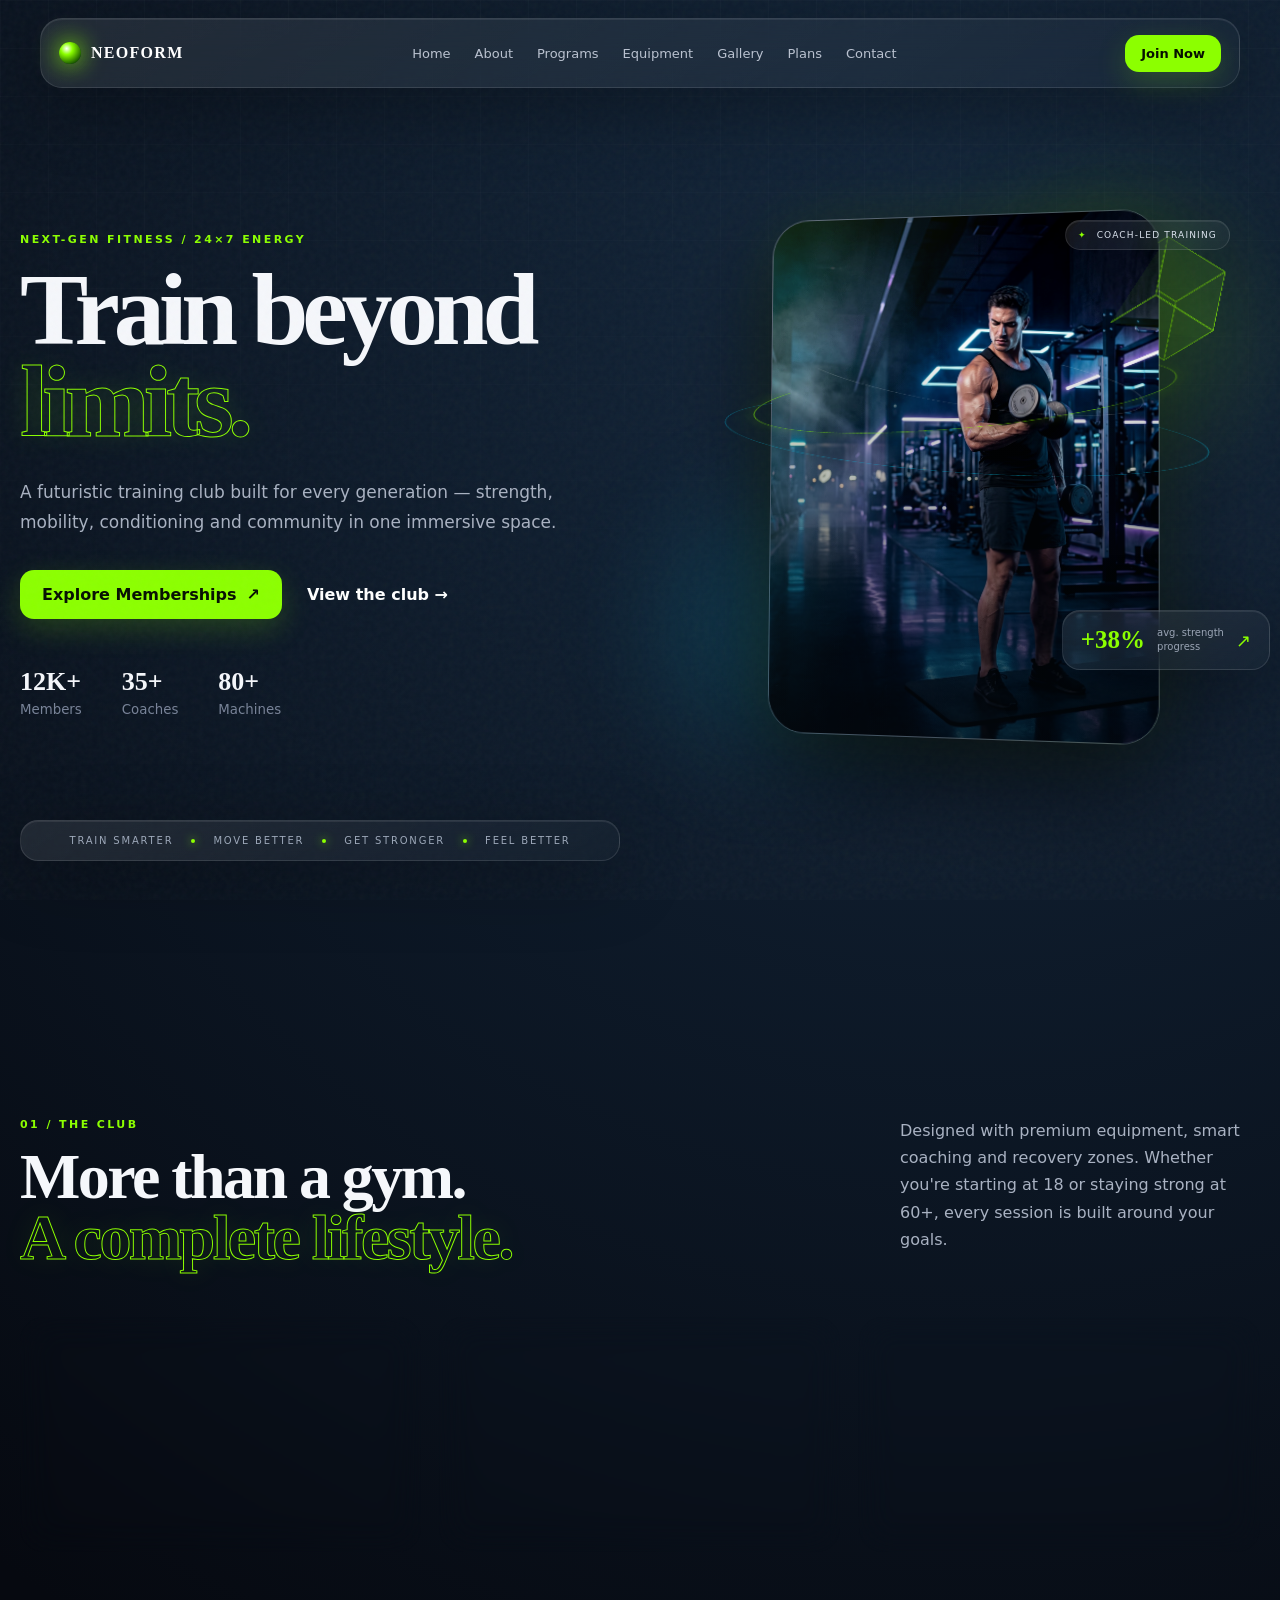
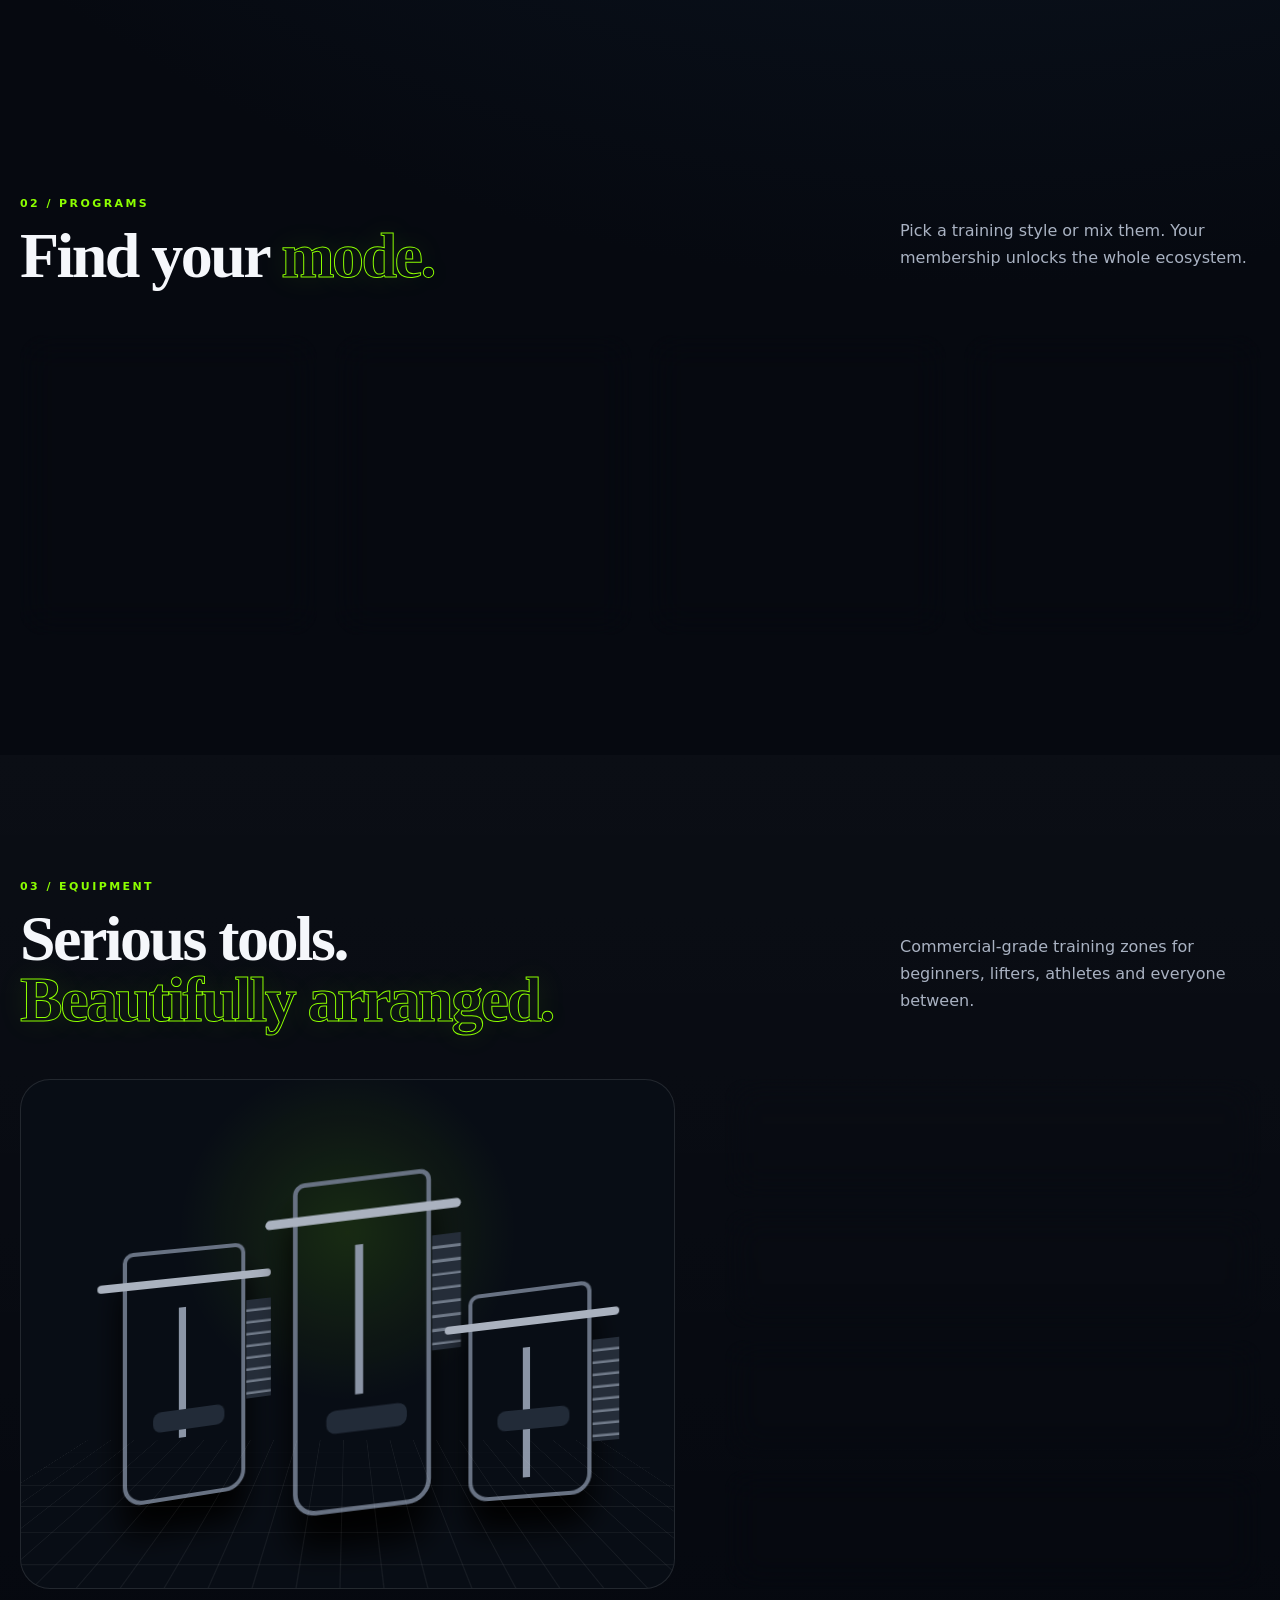
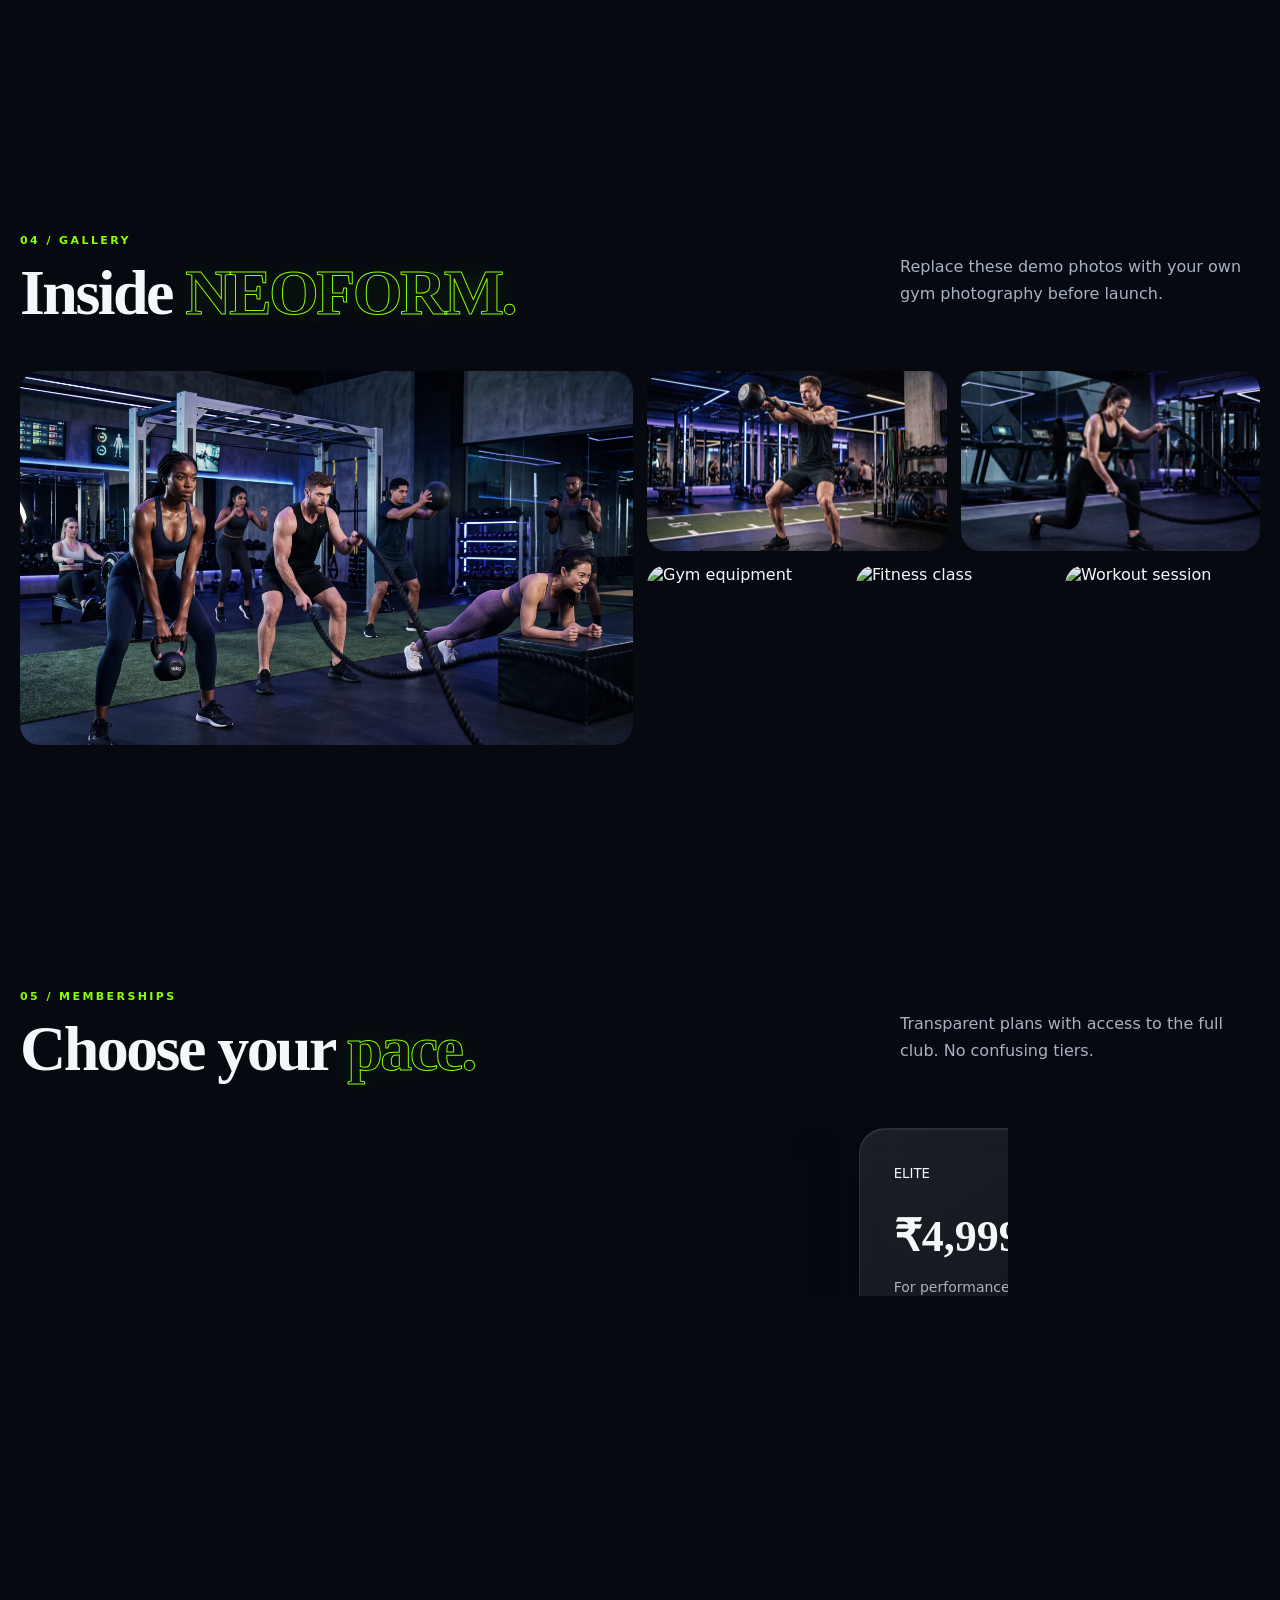
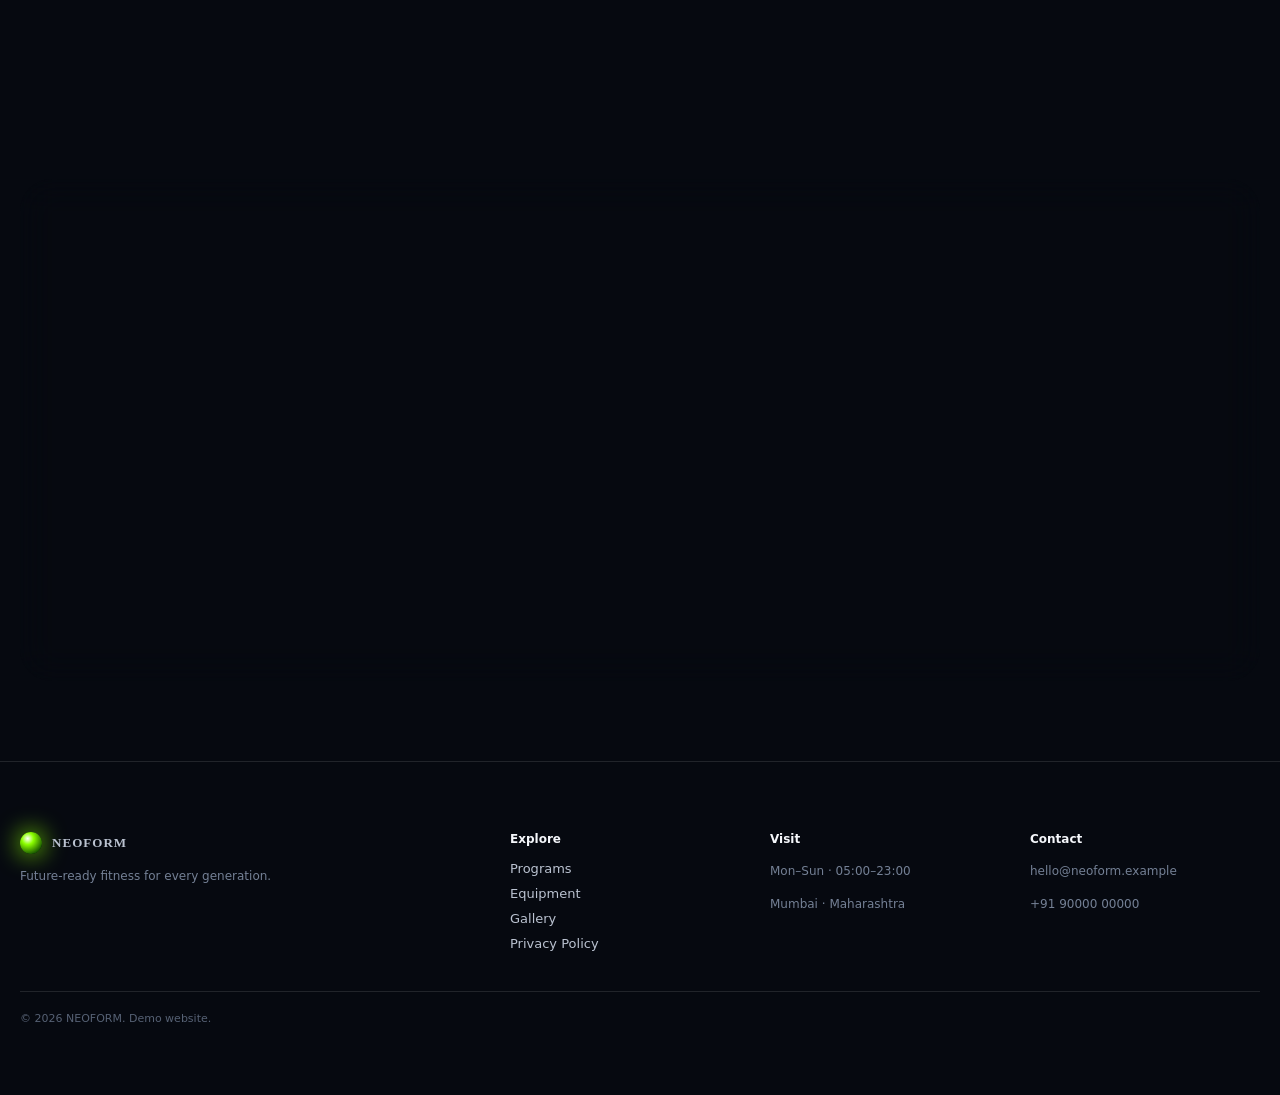
==== commit 17738b9a: "Duplicate membership plans in index.html" ====
--- a/index.html
+++ b/index.html
@@ -110,9 +110,9 @@
     <section id="plans" class="section">
       <div class="section-heading"><div><span class="eyebrow">05 / MEMBERSHIPS</span><h2>Choose your <span>pace.</span></h2></div><p>Transparent plans with access to the full club. No confusing tiers.</p></div>
       <div class="plans">
-        <article class="plan glass"><small>FLEX</small><h3>₹1,499<span>/mo</span></h3><p>For consistent training.</p><ul><li>Full gym access</li><li>All equipment zones</li><li>Locker access</li><li>2 group classes / month</li></ul><a href="#join" class="btn btn-outline">Choose Flex</a></article>
-        <article class="plan glass featured"><div class="tag">MOST POPULAR</div><small>PRO</small><h3>₹2,499<span>/mo</span></h3><p>For serious progress.</p><ul><li>Everything in Flex</li><li>Unlimited group classes</li><li>1 coach check-in / month</li><li>Recovery zone access</li></ul><a href="#join" class="btn">Choose Pro</a></article>
-        <article class="plan glass"><small>ELITE</small><h3>₹4,999<span>/mo</span></h3><p>For performance goals.</p><ul><li>Everything in Pro</li><li>Weekly personal training</li><li>Performance assessment</li><li>Priority booking</li></ul><a href="#join" class="btn btn-outline">Choose Elite</a></article>
+        <article class="plan glass"><small>FLEX</small><h3>₹1,499<span>/mo</span></h3><p>For consistent training.</p><ul><li>Full gym access</li><li>All equipment zones</li><li>Locker access</li><li>2 group classes / month</li></ul><a href="#join" class="btn">Choose Flex</a></article>
+        <article class="plan glass"><div class="tag">MOST POPULAR</div><small>PRO</small><h3>₹2,499<span>/mo</span></h3><p>For serious progress.</p><ul><li>Everything in Flex</li><li>Unlimited group classes</li><li>1 coach check-in / month</li><li>Recovery zone access</li></ul><a href="#join" class="btn">Choose Pro</a></article>
+        <article class="plan glass"><small>ELITE</small><h3>₹4,999<span>/mo</span></h3><p>For performance goals.</p><ul><li>Everything in Pro</li><li>Weekly personal training</li><li>Performance assessment</li><li>Priority booking</li></ul><a href="#join" class="btn">Choose Elite</a></article>
       </div>
     </section>
 
